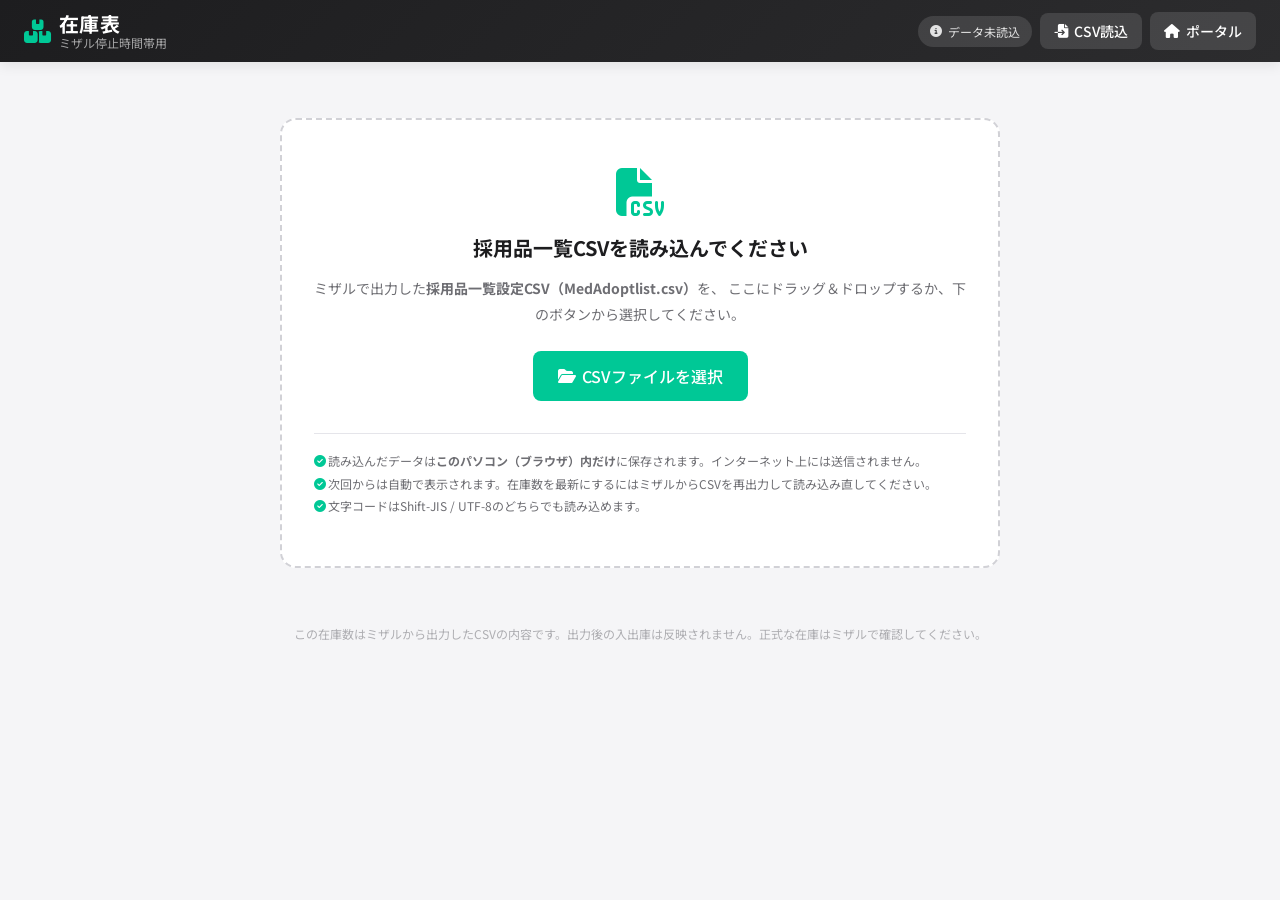
==== inventory.html @ d61e079d "在庫表（ミザル停止時間帯用）を追加 ミザルが使えない時間帯に在庫を確認するための単独ページ inventory.html を追加。 ミザルの採用品一覧設定CSV（MedAdoptlist.csv）を読" ====
<!DOCTYPE html>
<html lang="ja">
<head>
    <meta charset="UTF-8">
    <meta name="viewport" content="width=device-width, initial-scale=1.0">
    <title>在庫表（ミザル停止時間帯用） - 緑ヶ丘調剤薬局</title>
    <link rel="stylesheet" href="https://cdn.jsdelivr.net/npm/@fortawesome/fontawesome-free@6.4.0/css/all.min.css">
    <link rel="preconnect" href="https://fonts.googleapis.com">
    <link rel="preconnect" href="https://fonts.gstatic.com" crossorigin>
    <link href="https://fonts.googleapis.com/css2?family=Noto+Sans+JP:wght@400;500;600;700&display=swap" rel="stylesheet">
    <link rel="stylesheet" href="css/style.css">
    <link rel="stylesheet" href="css/inventory.css">
</head>
<body class="inv-body">
    <!-- ヘッダー -->
    <header class="header inv-header">
        <div class="header-content inv-header-content">
            <div class="logo">
                <i class="fas fa-boxes-stacked"></i>
                <div class="inv-logo-text">
                    <h1>在庫表</h1>
                    <span class="inv-logo-sub">ミザル停止時間帯用</span>
                </div>
            </div>
            <div class="inv-header-right">
                <div class="inv-data-status" id="dataStatus">
                    <i class="fas fa-circle-info"></i><span>データ未読込</span>
                </div>
                <button class="inv-header-btn" id="importBtn" title="ミザルの採用品一覧CSVを読み込みます">
                    <i class="fas fa-file-import"></i><span>CSV読込</span>
                </button>
                <a class="inv-header-btn" href="index.html" title="ポータルに戻る">
                    <i class="fas fa-house"></i><span>ポータル</span>
                </a>
            </div>
        </div>
    </header>

    <main class="inv-main">
        <!-- 未読込時の案内 -->
        <section class="inv-empty" id="emptyState" hidden>
            <div class="inv-empty-card" id="dropZone">
                <i class="fas fa-file-csv inv-empty-icon"></i>
                <h2>採用品一覧CSVを読み込んでください</h2>
                <p class="inv-empty-lead">
                    ミザルで出力した<strong>採用品一覧設定CSV（MedAdoptlist.csv）</strong>を、
                    ここにドラッグ＆ドロップするか、下のボタンから選択してください。
                </p>
                <button class="inv-btn inv-btn-primary inv-btn-lg" id="emptyImportBtn">
                    <i class="fas fa-folder-open"></i> CSVファイルを選択
                </button>
                <ul class="inv-empty-notes">
                    <li>読み込んだデータは<strong>このパソコン（ブラウザ）内だけ</strong>に保存されます。インターネット上には送信されません。</li>
                    <li>次回からは自動で表示されます。在庫数を最新にするにはミザルからCSVを再出力して読み込み直してください。</li>
                    <li>文字コードはShift-JIS / UTF-8のどちらでも読み込めます。</li>
                </ul>
            </div>
        </section>

        <!-- 在庫表本体 -->
        <section class="inv-app" id="appState" hidden>
            <!-- データ鮮度の警告 -->
            <div class="inv-alert inv-alert-warning" id="staleAlert" hidden>
                <i class="fas fa-triangle-exclamation"></i>
                <span id="staleAlertText"></span>
            </div>

            <!-- 検索 -->
            <div class="inv-search-bar">
                <div class="inv-search-box">
                    <i class="fas fa-magnifying-glass"></i>
                    <input type="search" id="searchInput" autocomplete="off"
                           placeholder="商品名・一般名・メーカー・棚番・YJコード・JAN/GTIN で検索（スペース区切りでAND検索）">
                    <button class="inv-search-clear" id="searchClear" hidden aria-label="検索条件をクリア">
                        <i class="fas fa-circle-xmark"></i>
                    </button>
                </div>
                <button class="inv-btn inv-btn-ghost" id="toggleFilterBtn" aria-expanded="false">
                    <i class="fas fa-sliders"></i> 詳細フィルター
                    <span class="inv-filter-count" id="filterCount" hidden>0</span>
                </button>
            </div>

            <!-- クイックフィルタ -->
            <div class="inv-quick-row" id="quickUse"></div>

            <!-- 詳細フィルター -->
            <div class="inv-filter-panel" id="filterPanel" hidden>
                <div class="inv-filter-grid">
                    <label class="inv-field">
                        <span class="inv-field-label">在庫状況</span>
                        <select id="stockFilter">
                            <option value="">すべて</option>
                            <option value="in">在庫あり（1以上）</option>
                            <option value="low">残りわずか（1〜10）</option>
                            <option value="zero">在庫0・未設定</option>
                        </select>
                    </label>
                    <label class="inv-field">
                        <span class="inv-field-label">後発区分</span>
                        <select id="geFilter">
                            <option value="">すべて</option>
                            <option value="ge">GE（後発品）</option>
                            <option value="brand">GE以外</option>
                        </select>
                    </label>
                    <label class="inv-field">
                        <span class="inv-field-label">棚</span>
                        <select id="shelfFilter"><option value="">すべて</option></select>
                    </label>
                    <label class="inv-field">
                        <span class="inv-field-label">帳合先</span>
                        <select id="wholesalerFilter"><option value="">すべて</option></select>
                    </label>
                    <label class="inv-field">
                        <span class="inv-field-label">メーカー</span>
                        <select id="makerFilter"><option value="">すべて</option></select>
                    </label>
                    <label class="inv-field">
                        <span class="inv-field-label">並び順</span>
                        <select id="sortSelect">
                            <option value="name">商品名（五十音）</option>
                            <option value="shelf">棚番</option>
                            <option value="stockDesc">在庫数（多い順）</option>
                            <option value="stockAsc">在庫数（少ない順）</option>
                            <option value="adoptDesc">採用日（新しい順）</option>
                            <option value="priceDesc">単位薬価（高い順）</option>
                        </select>
                    </label>
                </div>

                <div class="inv-filter-block">
                    <span class="inv-field-label">属性（CSVの属性欄）</span>
                    <div class="inv-chip-row" id="attrChips"></div>
                </div>

                <div class="inv-filter-block">
                    <span class="inv-field-label">注意フラグ</span>
                    <div class="inv-chip-row" id="flagChips">
                        <label class="inv-chip"><input type="checkbox" data-flag="managed"><span><i class="fas fa-lock"></i> 管理品</span></label>
                        <label class="inv-chip"><input type="checkbox" data-flag="transition"><span><i class="fas fa-hourglass-half"></i> 経過措置あり</span></label>
                        <label class="inv-chip"><input type="checkbox" data-flag="discontinued"><span><i class="fas fa-ban"></i> 販売中止あり</span></label>
                        <label class="inv-chip"><input type="checkbox" data-flag="note"><span><i class="fas fa-note-sticky"></i> 第３棚名称に記載あり</span></label>
                        <label class="inv-chip"><input type="checkbox" data-flag="supply"><span><i class="fas fa-shield-halved"></i> 供給確保品</span></label>
                    </div>
                </div>

                <div class="inv-filter-actions">
                    <button class="inv-btn inv-btn-ghost" id="resetFilterBtn"><i class="fas fa-rotate-left"></i> 条件をすべて解除</button>
                </div>
            </div>

            <!-- 集計・操作 -->
            <div class="inv-stats-bar">
                <div class="inv-stats" id="statsArea"></div>
                <div class="inv-view-actions">
                    <div class="inv-segmented" role="group" aria-label="表示切替">
                        <button class="inv-seg-btn active" id="viewTableBtn" data-view="table"><i class="fas fa-table-list"></i> 一覧</button>
                        <button class="inv-seg-btn" id="viewCardBtn" data-view="card"><i class="fas fa-grip"></i> カード</button>
                        <button class="inv-seg-btn" id="viewShelfBtn" data-view="shelf"><i class="fas fa-layer-group"></i> 棚別</button>
                    </div>
                    <button class="inv-btn inv-btn-ghost" id="exportBtn" title="表示中の内容をCSVで保存"><i class="fas fa-file-export"></i> CSV出力</button>
                    <button class="inv-btn inv-btn-ghost" id="printBtn" title="表示中の内容を印刷"><i class="fas fa-print"></i> 印刷</button>
                </div>
            </div>

            <!-- 結果表示 -->
            <div class="inv-result" id="resultArea"></div>
        </section>
    </main>

    <!-- 詳細モーダル -->
    <div class="inv-modal" id="detailModal" hidden>
        <div class="inv-modal-backdrop" data-close="1"></div>
        <div class="inv-modal-content" role="dialog" aria-modal="true" aria-labelledby="detailTitle">
            <div class="inv-modal-header">
                <h2 id="detailTitle"></h2>
                <button class="inv-modal-close" data-close="1" aria-label="閉じる"><i class="fas fa-xmark"></i></button>
            </div>
            <div class="inv-modal-body" id="detailBody"></div>
        </div>
    </div>

    <input type="file" id="csvFileInput" accept=".csv,text/csv" hidden>

    <footer class="inv-footer">
        <p>この在庫数はミザルから出力したCSVの内容です。出力後の入出庫は反映されません。正式な在庫はミザルで確認してください。</p>
    </footer>

    <script src="js/inventory.js"></script>
</body>
</html>
---- css/style.css ----
/* ========== CSS変数（デザイントークン） ========== */
:root {
    --color-primary: #007aff;
    --color-accent: #00c896;
    --color-accent-light: rgba(0, 200, 150, 0.08);
    --color-success: #34c759;
    --color-warning: #ff9500;
    --color-error: #ff3b30;
    --color-info: #007aff;
    --color-background: #ffffff;
    --color-surface: #f5f5f7;
    --color-tertiary: #e5e5ea;
    --text-primary: #1d1d1f;
    --text-secondary: #6e6e73;
    --text-tertiary: #aeaeb2;
    --text-link: #007aff;
    --color-border: #d1d1d6;
    --color-divider: #e5e5ea;
    --color-secondary: #c7c7cc;
    --font-family: 'Noto Sans JP', -apple-system, BlinkMacSystemFont, 'Segoe UI', sans-serif;
    --font-size-xs: 0.75rem;
    --font-size-sm: 0.875rem;
    --font-size-base: 1rem;
    --font-size-lg: 1.125rem;
    --font-size-xl: 1.25rem;
    --font-size-2xl: 1.5rem;
    --font-size-3xl: 1.875rem;
    --font-weight-normal: 400;
    --font-weight-medium: 500;
    --font-weight-semibold: 600;
    --font-weight-bold: 700;
    --spacing-xs: 0.25rem;
    --spacing-sm: 0.5rem;
    --spacing-md: 0.75rem;
    --spacing-lg: 1rem;
    --spacing-xl: 1.5rem;
    --spacing-2xl: 2rem;
    --spacing-3xl: 3rem;
    --radius-sm: 4px;
    --radius-md: 8px;
    --radius-lg: 12px;
    --radius-xl: 16px;
    --radius-full: 9999px;
    --shadow-sm: 0 1px 2px rgba(0, 0, 0, 0.04);
    --shadow-md: 0 4px 12px rgba(0, 0, 0, 0.08);
    --shadow-lg: 0 8px 24px rgba(0, 0, 0, 0.12);
    --shadow-xl: 0 12px 40px rgba(0, 0, 0, 0.16);
    --transition-fast: 0.15s ease;
    --transition-base: 0.25s ease;
    --transition-slow: 0.4s ease;
}

*, *::before, *::after {
    box-sizing: border-box;
    margin: 0;
    padding: 0;
}

body {
    font-family: var(--font-family);
    background: var(--color-surface);
    color: var(--text-primary);
    line-height: 1.6;
    -webkit-font-smoothing: antialiased;
    -moz-osx-font-smoothing: grayscale;
}

/* ========== ヘッダー ========== */
.header {
    background: linear-gradient(135deg, #1d1d1f 0%, #2c2c2e 100%);
    color: white;
    padding: var(--spacing-md) var(--spacing-xl);
    position: sticky;
    top: 0;
    z-index: 1000;
    box-shadow: var(--shadow-md);
}

.header-content {
    max-width: 1400px;
    margin: 0 auto;
    display: flex;
    align-items: center;
    justify-content: space-between;
    gap: var(--spacing-lg);
}

.logo {
    display: flex;
    align-items: center;
    gap: var(--spacing-sm);
    flex-shrink: 0;
}

.logo i {
    font-size: 1.5rem;
    color: var(--color-accent);
}

.logo h1 {
    font-size: var(--font-size-lg);
    font-weight: var(--font-weight-bold);
    letter-spacing: 0.02em;
    white-space: nowrap;
}

/* ========== ナビゲーション ========== */
.nav {
    display: flex;
    gap: var(--spacing-xs);
    flex-wrap: wrap;
}

.nav-btn {
    display: flex;
    align-items: center;
    gap: 6px;
    padding: 8px 14px;
    background: transparent;
    border: none;
    color: rgba(255, 255, 255, 0.6);
    font-size: var(--font-size-sm);
    font-weight: var(--font-weight-medium);
    cursor: pointer;
    border-radius: var(--radius-md);
    transition: all var(--transition-base);
    font-family: var(--font-family);
    white-space: nowrap;
}

.nav-btn:hover {
    color: rgba(255, 255, 255, 0.9);
    background: rgba(255, 255, 255, 0.1);
}

.nav-btn.active {
    color: white;
    background: var(--color-accent);
}

.nav-btn i {
    font-size: var(--font-size-sm);
}

/* 別ページへのナビゲーションリンク（在庫表など） */
.nav-link {
    display: flex;
    align-items: center;
    gap: 6px;
    padding: 8px 14px;
    color: rgba(255, 255, 255, 0.6);
    font-size: var(--font-size-sm);
    font-weight: var(--font-weight-medium);
    text-decoration: none;
    border-radius: var(--radius-md);
    transition: all var(--transition-base);
}

.nav-link:hover {
    color: rgba(255, 255, 255, 0.9);
    background: rgba(255, 255, 255, 0.1);
}

.nav-link i {
    font-size: var(--font-size-sm);
}

/* ========== メインコンテンツ ========== */
.main-content {
    max-width: 1400px;
    margin: 0 auto;
    padding: var(--spacing-xl);
}

.content-section {
    display: none;
}

.content-section.active {
    display: block;
}

/* ========== セクションヘッダー ========== */
.section-header {
    display: flex;
    align-items: center;
    justify-content: space-between;
    margin-bottom: var(--spacing-xl);
    flex-wrap: wrap;
    gap: var(--spacing-md);
}

.section-header h2 {
    font-size: var(--font-size-2xl);
    font-weight: var(--font-weight-bold);
    color: var(--text-primary);
    display: flex;
    align-items: center;
    gap: var(--spacing-sm);
}

.section-header h2 i {
    color: var(--color-accent);
}

.header-left {
    display: flex;
    align-items: center;
    gap: var(--spacing-md);
    flex-wrap: wrap;
}

.header-right {
    display: flex;
    align-items: center;
    gap: var(--spacing-sm);
    flex-wrap: wrap;
}

/* ========== ボタン ========== */
.btn {
    display: inline-flex;
    align-items: center;
    gap: 6px;
    padding: 10px 20px;
    border: none;
    border-radius: var(--radius-md);
    font-size: var(--font-size-sm);
    font-weight: var(--font-weight-semibold);
    cursor: pointer;
    transition: all var(--transition-base);
    font-family: var(--font-family);
    white-space: nowrap;
}

.btn-primary {
    background: linear-gradient(135deg, var(--color-accent) 0%, #00b085 100%);
    color: white;
    border: none;
}

.btn-primary:hover {
    transform: translateY(-1px);
    box-shadow: 0 4px 12px rgba(0, 200, 150, 0.3);
}

.btn-group {
    display: flex;
    gap: 0;
}

.btn-group .action-btn {
    border-radius: 0;
    border-right: none;
}

.btn-group .action-btn:first-child {
    border-radius: var(--radius-md) 0 0 var(--radius-md);
}

.btn-group .action-btn:last-child {
    border-radius: 0 var(--radius-md) var(--radius-md) 0;
    border-right: 1px solid var(--color-border);
}

.action-btn {
    display: inline-flex;
    align-items: center;
    gap: 4px;
    padding: 8px 14px;
    background: var(--color-background);
    border: 1px solid var(--color-border);
    color: var(--text-secondary);
    font-size: var(--font-size-sm);
    font-weight: var(--font-weight-medium);
    cursor: pointer;
    border-radius: var(--radius-md);
    transition: all var(--transition-base);
    font-family: var(--font-family);
    white-space: nowrap;
}

.action-btn:hover {
    background: var(--color-tertiary);
}

.action-btn.active {
    background: var(--color-accent);
    color: white;
    border-color: var(--color-accent);
}

.icon-btn {
    display: inline-flex;
    align-items: center;
    justify-content: center;
    width: 32px;
    height: 32px;
    background: none;
    border: none;
    color: var(--text-tertiary);
    cursor: pointer;
    border-radius: var(--radius-sm);
    transition: all var(--transition-fast);
    font-size: var(--font-size-sm);
}

.icon-btn:hover {
    background: var(--color-surface);
    color: var(--text-primary);
}

.icon-btn.btn-edit:hover {
    color: var(--color-info);
}

.icon-btn.btn-delete:hover {
    color: var(--color-error);
}

.btn-icon {
    display: inline-flex;
    align-items: center;
    justify-content: center;
    width: 36px;
    height: 36px;
    background: var(--color-background);
    border: 1px solid var(--color-border);
    border-radius: var(--radius-md);
    cursor: pointer;
    color: var(--text-secondary);
    transition: all var(--transition-base);
    font-size: var(--font-size-base);
}

.btn-icon:hover {
    background: var(--color-tertiary);
    color: var(--text-primary);
}

/* ========== 検索入力 ========== */
.search-input {
    padding: 8px 14px;
    border: 1px solid var(--color-border);
    border-radius: var(--radius-md);
    font-size: var(--font-size-sm);
    font-family: var(--font-family);
    background: var(--color-background);
    color: var(--text-primary);
    min-width: 200px;
    transition: border-color var(--transition-fast);
}

.search-input:focus {
    outline: none;
    border-color: var(--color-accent);
    box-shadow: 0 0 0 3px rgba(0, 200, 150, 0.1);
}

.search-input::placeholder {
    color: var(--text-tertiary);
}

/* ========== フィルターバー ========== */
.filter-bar {
    display: flex;
    gap: var(--spacing-md);
    margin-bottom: var(--spacing-lg);
    flex-wrap: wrap;
    align-items: center;
}

.filter-group {
    display: flex;
    align-items: center;
    gap: var(--spacing-sm);
}

.filter-group label {
    font-size: var(--font-size-sm);
    font-weight: var(--font-weight-medium);
    color: var(--text-secondary);
    white-space: nowrap;
}

.filter-group select {
    padding: 6px 12px;
    border: 1px solid var(--color-border);
    border-radius: var(--radius-md);
    font-size: var(--font-size-sm);
    font-family: var(--font-family);
    background: var(--color-background);
    color: var(--text-primary);
    cursor: pointer;
}

.filter-group select:focus {
    outline: none;
    border-color: var(--color-accent);
}

/* ========== リストラッパー ========== */
.list-wrapper {
    background: var(--color-background);
    border-radius: var(--radius-lg);
    box-shadow: var(--shadow-sm);
    border: 1px solid var(--color-divider);
    overflow: hidden;
}

.list-header {
    display: grid;
    padding: var(--spacing-md) var(--spacing-lg);
    background: var(--color-surface);
    border-bottom: 1px solid var(--color-divider);
    font-size: var(--font-size-xs);
    font-weight: var(--font-weight-semibold);
    color: var(--text-secondary);
    text-transform: uppercase;
    letter-spacing: 0.5px;
}

.list-body {
    max-height: 600px;
    overflow-y: auto;
}

.list-row {
    display: grid;
    padding: var(--spacing-md) var(--spacing-lg);
    border-bottom: 1px solid var(--color-divider);
    font-size: var(--font-size-sm);
    align-items: center;
    transition: background var(--transition-fast);
}

.list-row:last-child {
    border-bottom: none;
}

.list-row:hover {
    background: var(--color-surface);
}

/* ========== モーダル ========== */
.modal {
    display: none;
    position: fixed;
    top: 0;
    left: 0;
    width: 100%;
    height: 100%;
    background: rgba(0, 0, 0, 0.4);
    backdrop-filter: blur(4px);
    -webkit-backdrop-filter: blur(4px);
    z-index: 2000;
    align-items: center;
    justify-content: center;
    padding: var(--spacing-xl);
}

.modal.active {
    display: flex;
}

.modal-content {
    background: var(--color-background);
    border-radius: var(--radius-xl);
    width: 100%;
    max-width: 560px;
    max-height: 90vh;
    overflow-y: auto;
    box-shadow: var(--shadow-xl);
    animation: modalSlideIn 0.3s cubic-bezier(0.34, 1.56, 0.64, 1);
}

.modal-content.modal-large {
    max-width: 720px;
}

.modal-header {
    display: flex;
    align-items: center;
    justify-content: space-between;
    padding: var(--spacing-lg) var(--spacing-xl);
    border-bottom: 1px solid var(--color-divider);
}

.modal-header h3 {
    font-size: var(--font-size-lg);
    font-weight: var(--font-weight-bold);
    color: var(--text-primary);
}

.modal-body {
    padding: var(--spacing-lg) var(--spacing-xl);
}

.modal-footer {
    display: flex;
    justify-content: flex-end;
    gap: var(--spacing-sm);
    padding: var(--spacing-lg) var(--spacing-xl);
    border-top: 1px solid var(--color-divider);
}

.close-btn {
    display: flex;
    align-items: center;
    justify-content: center;
    width: 32px;
    height: 32px;
    background: none;
    border: none;
    color: var(--text-tertiary);
    cursor: pointer;
    border-radius: var(--radius-sm);
    transition: all var(--transition-fast);
    font-size: var(--font-size-base);
}

.close-btn:hover {
    background: var(--color-surface);
    color: var(--text-primary);
}

@keyframes modalSlideIn {
    from {
        transform: translateY(20px) scale(0.95);
        opacity: 0;
    }
    to {
        transform: translateY(0) scale(1);
        opacity: 1;
    }
}

/* ========== フォーム ========== */
.form-group {
    margin-bottom: var(--spacing-lg);
    padding: 0 var(--spacing-xl);
}

.form-group:first-of-type {
    padding-top: var(--spacing-lg);
}

.form-group label {
    display: block;
    font-size: var(--font-size-sm);
    font-weight: var(--font-weight-semibold);
    color: var(--text-primary);
    margin-bottom: var(--spacing-xs);
}

.form-group .required {
    color: var(--color-error);
}

.form-group input[type="text"],
.form-group input[type="tel"],
.form-group input[type="email"],
.form-group input[type="date"],
.form-group input[type="time"],
.form-group select,
.form-group textarea {
    width: 100%;
    padding: 10px 14px;
    border: 1px solid var(--color-border);
    border-radius: var(--radius-md);
    font-size: var(--font-size-sm);
    font-family: var(--font-family);
    background: var(--color-background);
    color: var(--text-primary);
    transition: border-color var(--transition-fast);
}

.form-group input:focus,
.form-group select:focus,
.form-group textarea:focus {
    outline: none;
    border-color: var(--color-accent);
    box-shadow: 0 0 0 3px rgba(0, 200, 150, 0.1);
}

.form-group textarea {
    resize: vertical;
    line-height: 1.6;
}

.checkbox-label {
    display: flex;
    align-items: center;
    gap: var(--spacing-sm);
    cursor: pointer;
    font-size: var(--font-size-sm);
    font-weight: var(--font-weight-medium);
}

.checkbox-label input[type="checkbox"] {
    width: 18px;
    height: 18px;
    accent-color: var(--color-accent);
    cursor: pointer;
}

/* ========== バッジ ========== */
.badge {
    display: inline-block;
    padding: 2px 10px;
    border-radius: var(--radius-full);
    font-size: var(--font-size-xs);
    font-weight: var(--font-weight-semibold);
    white-space: nowrap;
}

.badge-category {
    background: #e8f5e9;
    color: #2e7d32;
}

.badge-priority-緊急 {
    background: #ffebee;
    color: #c62828;
}

.badge-priority-重要 {
    background: #fff3e0;
    color: #e65100;
}

.badge-priority-通常 {
    background: #e8f5e9;
    color: #2e7d32;
}

/* ========== お知らせカード ========== */
.announcements-list {
    display: flex;
    flex-direction: column;
    gap: var(--spacing-md);
}

.announcement-card {
    background: var(--color-background);
    border-radius: var(--radius-lg);
    box-shadow: var(--shadow-sm);
    border: 1px solid var(--color-divider);
    overflow: hidden;
    transition: box-shadow var(--transition-base);
}

.announcement-card:hover {
    box-shadow: var(--shadow-md);
}

.announcement-card.priority-緊急 {
    border-left: 3px solid var(--color-error);
}

.announcement-card.priority-重要 {
    border-left: 3px solid var(--color-warning);
}

.announcement-card.priority-通常 {
    border-left: 3px solid var(--color-success);
}

.announcement-header {
    display: flex;
    align-items: flex-start;
    justify-content: space-between;
    padding: var(--spacing-lg);
    gap: var(--spacing-md);
}

.announcement-title {
    font-size: var(--font-size-base);
    font-weight: var(--font-weight-bold);
    color: var(--text-primary);
    margin-bottom: 4px;
}

.announcement-meta {
    display: flex;
    gap: var(--spacing-md);
    font-size: var(--font-size-xs);
    color: var(--text-secondary);
}

.announcement-meta i {
    margin-right: 4px;
}

.announcement-content {
    padding: 0 var(--spacing-lg) var(--spacing-lg);
    font-size: var(--font-size-sm);
    color: var(--text-secondary);
    line-height: 1.7;
    white-space: pre-wrap;
}

.announcement-footer {
    padding: var(--spacing-sm) var(--spacing-lg);
    border-top: 1px solid var(--color-divider);
    display: flex;
    justify-content: flex-end;
}

.announcement-actions {
    display: flex;
    gap: var(--spacing-xs);
}

/* ========== 空状態 ========== */
.empty-state {
    text-align: center;
    padding: var(--spacing-3xl) var(--spacing-xl);
    color: var(--text-tertiary);
}

.empty-state i {
    font-size: 2.5rem;
    margin-bottom: var(--spacing-md);
    display: block;
}

.empty-state p {
    font-size: var(--font-size-sm);
    font-weight: var(--font-weight-medium);
}

/* ========== 薬剤詳細モーダル ========== */
.medicine-detail-content {
    padding: var(--spacing-lg) var(--spacing-xl);
}

.detail-section {
    margin-bottom: var(--spacing-lg);
}

.detail-section h4 {
    font-size: var(--font-size-sm);
    font-weight: var(--font-weight-semibold);
    color: var(--text-primary);
    display: flex;
    align-items: center;
    gap: var(--spacing-sm);
    margin-bottom: var(--spacing-sm);
    padding-bottom: var(--spacing-sm);
    border-bottom: 1px solid var(--color-divider);
}

.detail-section h4 i {
    color: var(--color-accent);
    font-size: var(--font-size-sm);
}

.detail-section p {
    font-size: var(--font-size-sm);
    color: var(--text-secondary);
    line-height: 1.7;
    white-space: pre-wrap;
}

.detail-row {
    display: grid;
    grid-template-columns: auto 1fr;
    gap: var(--spacing-sm) var(--spacing-md);
    padding: var(--spacing-xs) 0;
    font-size: var(--font-size-sm);
    align-items: center;
}

.detail-row strong {
    color: var(--text-secondary);
    font-weight: var(--font-weight-medium);
    white-space: nowrap;
}

.detail-label {
    color: var(--text-secondary);
    font-weight: var(--font-weight-medium);
    font-size: var(--font-size-sm);
    white-space: nowrap;
}

.detail-value {
    color: var(--text-primary);
    font-size: var(--font-size-sm);
}

/* ========== ウェルカムメッセージ ========== */
.welcome-message {
    display: flex;
    gap: var(--spacing-lg);
    padding: var(--spacing-xl);
    align-items: flex-start;
}

.welcome-message .ai-avatar {
    width: 48px;
    height: 48px;
    border-radius: 50%;
    background: linear-gradient(135deg, var(--color-accent) 0%, #00b085 100%);
    display: flex;
    align-items: center;
    justify-content: center;
    color: white;
    font-size: 1.25rem;
    flex-shrink: 0;
}

.welcome-message .message-content h3 {
    font-size: var(--font-size-base);
    font-weight: var(--font-weight-bold);
    color: var(--text-primary);
    margin-bottom: var(--spacing-sm);
}

.welcome-message .message-content p {
    font-size: var(--font-size-sm);
    color: var(--text-secondary);
    line-height: 1.6;
}

/* ========== レスポンシブ ========== */
@media (max-width: 1024px) {
    .header-content {
        flex-direction: column;
        gap: var(--spacing-sm);
    }
    .nav {
        justify-content: center;
    }
    .section-header {
        flex-direction: column;
        align-items: flex-start;
    }
    .header-right {
        width: 100%;
    }
    .search-input {
        min-width: auto;
        flex: 1;
    }
}

@media (max-width: 640px) {
    .main-content {
        padding: var(--spacing-md);
    }
    .nav-btn span,
    .nav-link span {
        display: none;
    }
    .nav-btn,
    .nav-link {
        padding: 8px 10px;
    }
    .nav-btn i,
    .nav-link i {
        font-size: var(--font-size-base);
    }
    .section-header h2 {
        font-size: var(--font-size-xl);
    }
    .modal-content {
        margin: var(--spacing-md);
        max-height: calc(100vh - 2rem);
    }
    .form-group {
        padding: 0 var(--spacing-lg);
    }
}
---- css/inventory.css ----
/* ========================================================================
   在庫表（ミザル停止時間帯用）
   style.css のデザイントークンを利用する
   ======================================================================== */

/* hidden属性を確実に効かせる（display指定を持つ要素の非表示用） */
[hidden] {
    display: none !important;
}

.inv-body {
    background: var(--color-surface);
}

/* ========== ヘッダー ========== */
.inv-header-content {
    gap: var(--spacing-lg);
}

.inv-logo-text {
    display: flex;
    flex-direction: column;
    line-height: 1.2;
}

.inv-logo-text h1 {
    font-size: var(--font-size-xl);
    font-weight: var(--font-weight-bold);
}

.inv-logo-sub {
    font-size: var(--font-size-xs);
    color: rgba(255, 255, 255, 0.6);
}

.inv-header-right {
    display: flex;
    align-items: center;
    gap: var(--spacing-sm);
    flex-wrap: wrap;
    justify-content: flex-end;
}

.inv-data-status {
    display: flex;
    align-items: center;
    gap: 6px;
    padding: 6px 12px;
    border-radius: var(--radius-full);
    background: rgba(255, 255, 255, 0.12);
    color: rgba(255, 255, 255, 0.85);
    font-size: var(--font-size-xs);
    white-space: nowrap;
}

.inv-data-status.is-stale {
    background: rgba(255, 149, 0, 0.25);
    color: #ffd8a1;
}

.inv-header-btn {
    display: inline-flex;
    align-items: center;
    gap: 6px;
    padding: 8px 14px;
    border: none;
    border-radius: var(--radius-md);
    background: rgba(255, 255, 255, 0.12);
    color: white;
    font-family: var(--font-family);
    font-size: var(--font-size-sm);
    font-weight: var(--font-weight-medium);
    text-decoration: none;
    cursor: pointer;
    transition: background var(--transition-fast);
    white-space: nowrap;
}

.inv-header-btn:hover {
    background: var(--color-accent);
}

/* ========== レイアウト ========== */
.inv-main {
    max-width: 1400px;
    margin: 0 auto;
    padding: var(--spacing-xl);
}

.inv-footer {
    max-width: 1400px;
    margin: 0 auto;
    padding: 0 var(--spacing-xl) var(--spacing-2xl);
    color: var(--text-tertiary);
    font-size: var(--font-size-xs);
    text-align: center;
}

/* ========== 未読込時 ========== */
.inv-empty {
    display: flex;
    justify-content: center;
    padding: var(--spacing-2xl) 0;
}

.inv-empty-card {
    background: var(--color-background);
    border: 2px dashed var(--color-border);
    border-radius: var(--radius-xl);
    padding: var(--spacing-3xl) var(--spacing-2xl);
    max-width: 720px;
    width: 100%;
    text-align: center;
    transition: all var(--transition-base);
}

.inv-empty-card.is-dragover {
    border-color: var(--color-accent);
    background: var(--color-accent-light);
}

.inv-empty-icon {
    font-size: 3rem;
    color: var(--color-accent);
    margin-bottom: var(--spacing-lg);
}

.inv-empty-card h2 {
    font-size: var(--font-size-xl);
    margin-bottom: var(--spacing-md);
}

.inv-empty-lead {
    color: var(--text-secondary);
    font-size: var(--font-size-sm);
    margin-bottom: var(--spacing-xl);
    line-height: 1.8;
}

.inv-empty-notes {
    list-style: none;
    margin-top: var(--spacing-2xl);
    padding-top: var(--spacing-lg);
    border-top: 1px solid var(--color-divider);
    text-align: left;
    color: var(--text-secondary);
    font-size: var(--font-size-xs);
    line-height: 1.9;
}

.inv-empty-notes li {
    padding-left: 1.2em;
    position: relative;
}

.inv-empty-notes li::before {
    content: '\f058';
    font-family: 'Font Awesome 6 Free';
    font-weight: 900;
    color: var(--color-accent);
    position: absolute;
    left: 0;
}

/* ========== ボタン ========== */
.inv-btn {
    display: inline-flex;
    align-items: center;
    justify-content: center;
    gap: 6px;
    padding: 9px 16px;
    border: 1px solid transparent;
    border-radius: var(--radius-md);
    font-family: var(--font-family);
    font-size: var(--font-size-sm);
    font-weight: var(--font-weight-medium);
    cursor: pointer;
    transition: all var(--transition-fast);
    white-space: nowrap;
}

.inv-btn-primary {
    background: var(--color-accent);
    color: white;
}

.inv-btn-primary:hover {
    filter: brightness(0.94);
}

.inv-btn-ghost {
    background: var(--color-background);
    border-color: var(--color-border);
    color: var(--text-primary);
}

.inv-btn-ghost:hover {
    border-color: var(--color-accent);
    color: var(--color-accent);
}

.inv-btn-lg {
    padding: 12px 24px;
    font-size: var(--font-size-base);
}

/* ========== 警告バー ========== */
.inv-alert {
    display: flex;
    align-items: center;
    gap: var(--spacing-md);
    padding: var(--spacing-md) var(--spacing-lg);
    border-radius: var(--radius-md);
    font-size: var(--font-size-sm);
    margin-bottom: var(--spacing-lg);
}

.inv-alert-warning {
    background: rgba(255, 149, 0, 0.12);
    color: #a35c00;
    border: 1px solid rgba(255, 149, 0, 0.3);
}

/* ========== 検索 ========== */
.inv-search-bar {
    display: flex;
    gap: var(--spacing-md);
    margin-bottom: var(--spacing-md);
}

.inv-search-box {
    position: relative;
    flex: 1;
    display: flex;
    align-items: center;
}

.inv-search-box > i {
    position: absolute;
    left: 16px;
    color: var(--text-tertiary);
    pointer-events: none;
}

.inv-search-box input {
    width: 100%;
    padding: 14px 44px;
    border: 1px solid var(--color-border);
    border-radius: var(--radius-lg);
    background: var(--color-background);
    font-family: var(--font-family);
    font-size: var(--font-size-base);
    color: var(--text-primary);
    transition: all var(--transition-fast);
}

.inv-search-box input:focus {
    outline: none;
    border-color: var(--color-accent);
    box-shadow: 0 0 0 3px var(--color-accent-light);
}

.inv-search-box input::-webkit-search-cancel-button {
    display: none;
}

.inv-search-clear {
    position: absolute;
    right: 12px;
    background: none;
    border: none;
    color: var(--text-tertiary);
    font-size: var(--font-size-lg);
    cursor: pointer;
    padding: 4px;
}

.inv-search-clear:hover {
    color: var(--text-secondary);
}

.inv-filter-count {
    display: inline-flex;
    align-items: center;
    justify-content: center;
    min-width: 20px;
    height: 20px;
    padding: 0 6px;
    border-radius: var(--radius-full);
    background: var(--color-accent);
    color: white;
    font-size: var(--font-size-xs);
    font-weight: var(--font-weight-bold);
}

/* ========== クイックフィルタ ========== */
.inv-quick-row {
    display: flex;
    flex-wrap: wrap;
    gap: var(--spacing-sm);
    margin-bottom: var(--spacing-md);
}

.inv-quick {
    display: inline-flex;
    align-items: center;
    gap: 6px;
    padding: 7px 14px;
    border: 1px solid var(--color-border);
    border-radius: var(--radius-full);
    background: var(--color-background);
    font-family: var(--font-family);
    font-size: var(--font-size-sm);
    color: var(--text-secondary);
    cursor: pointer;
    transition: all var(--transition-fast);
}

.inv-quick:hover {
    border-color: var(--color-accent);
}

.inv-quick.active {
    background: var(--color-accent);
    border-color: var(--color-accent);
    color: white;
}

.inv-quick-count {
    margin-left: 4px;
    font-size: var(--font-size-xs);
    opacity: 0.65;
}

/* ========== 詳細フィルター ========== */
.inv-filter-panel {
    background: var(--color-background);
    border: 1px solid var(--color-divider);
    border-radius: var(--radius-lg);
    padding: var(--spacing-lg);
    margin-bottom: var(--spacing-md);
}

.inv-filter-grid {
    display: grid;
    grid-template-columns: repeat(auto-fit, minmax(200px, 1fr));
    gap: var(--spacing-md);
    margin-bottom: var(--spacing-lg);
}

.inv-field {
    display: flex;
    flex-direction: column;
    gap: 4px;
}

.inv-field-label {
    font-size: var(--font-size-xs);
    font-weight: var(--font-weight-semibold);
    color: var(--text-secondary);
}

.inv-field select {
    padding: 9px 12px;
    border: 1px solid var(--color-border);
    border-radius: var(--radius-md);
    background: var(--color-background);
    font-family: var(--font-family);
    font-size: var(--font-size-sm);
    color: var(--text-primary);
    cursor: pointer;
}

.inv-field select:focus {
    outline: none;
    border-color: var(--color-accent);
}

.inv-filter-block {
    margin-bottom: var(--spacing-lg);
}

.inv-chip-row {
    display: flex;
    flex-wrap: wrap;
    gap: var(--spacing-sm);
    margin-top: var(--spacing-sm);
}

.inv-chip {
    position: relative;
    display: inline-flex;
    cursor: pointer;
}

.inv-chip input {
    position: absolute;
    inset: 0;
    width: 100%;
    height: 100%;
    margin: 0;
    opacity: 0;
    cursor: pointer;
}

.inv-chip span {
    display: inline-flex;
    align-items: center;
    gap: 6px;
    padding: 6px 13px;
    border: 1px solid var(--color-border);
    border-radius: var(--radius-full);
    background: var(--color-background);
    font-size: var(--font-size-sm);
    color: var(--text-secondary);
    transition: all var(--transition-fast);
}

.inv-chip:hover span {
    border-color: var(--color-accent);
}

.inv-chip input:checked + span {
    background: var(--color-accent);
    border-color: var(--color-accent);
    color: white;
}

.inv-chip input:focus-visible + span {
    box-shadow: 0 0 0 3px var(--color-accent-light);
}

.inv-filter-actions {
    display: flex;
    justify-content: flex-end;
    border-top: 1px solid var(--color-divider);
    padding-top: var(--spacing-md);
}

/* ========== 集計バー ========== */
.inv-stats-bar {
    display: flex;
    align-items: center;
    justify-content: space-between;
    flex-wrap: wrap;
    gap: var(--spacing-md);
    padding: var(--spacing-md) 0;
}

.inv-stats {
    display: flex;
    flex-wrap: wrap;
    align-items: center;
    gap: var(--spacing-lg);
    font-size: var(--font-size-sm);
    color: var(--text-secondary);
}

.inv-stat {
    display: inline-flex;
    align-items: center;
    gap: 6px;
}

.inv-stat strong {
    color: var(--text-primary);
    font-weight: var(--font-weight-semibold);
}

.inv-stat-main strong {
    font-size: var(--font-size-xl);
    color: var(--color-accent);
}

.inv-view-actions {
    display: flex;
    align-items: center;
    gap: var(--spacing-sm);
}

.inv-segmented {
    display: inline-flex;
    background: var(--color-tertiary);
    border-radius: var(--radius-md);
    padding: 3px;
}

.inv-seg-btn {
    display: inline-flex;
    align-items: center;
    gap: 5px;
    white-space: nowrap;
    padding: 6px 12px;
    border: none;
    border-radius: var(--radius-sm);
    background: transparent;
    font-family: var(--font-family);
    font-size: var(--font-size-sm);
    color: var(--text-secondary);
    cursor: pointer;
    transition: all var(--transition-fast);
}

.inv-seg-btn.active {
    background: var(--color-background);
    color: var(--text-primary);
    box-shadow: var(--shadow-sm);
}

/* ========== テーブル ========== */
.inv-table-wrap {
    background: var(--color-background);
    border-radius: var(--radius-lg);
    box-shadow: var(--shadow-sm);
    overflow-x: auto;
}

.inv-table {
    width: 100%;
    border-collapse: collapse;
    font-size: var(--font-size-sm);
}

.inv-table thead th {
    position: sticky;
    top: 0;
    z-index: 2;
    background: var(--color-surface);
    padding: var(--spacing-md);
    text-align: left;
    font-size: var(--font-size-xs);
    font-weight: var(--font-weight-semibold);
    color: var(--text-secondary);
    border-bottom: 1px solid var(--color-divider);
    white-space: nowrap;
}

.inv-table tbody tr {
    border-bottom: 1px solid var(--color-divider);
    cursor: pointer;
    transition: background var(--transition-fast);
}

.inv-table tbody tr:hover {
    background: var(--color-accent-light);
}

.inv-table td {
    padding: var(--spacing-md);
    vertical-align: top;
    word-break: break-word;
}

.inv-col-name { min-width: 260px; }
.inv-col-generic { min-width: 150px; color: var(--text-secondary); }
.inv-col-maker { min-width: 110px; }
.inv-col-stock { min-width: 100px; text-align: right; white-space: nowrap; }
.inv-col-shelf { min-width: 90px; }
.inv-col-use { min-width: 70px; white-space: nowrap; }
.inv-col-wholesaler { min-width: 110px; }
.inv-col-price { min-width: 90px; text-align: right; white-space: nowrap; }

.inv-table-compact td,
.inv-table-compact th {
    padding: var(--spacing-sm) var(--spacing-md);
}

.inv-name {
    font-weight: var(--font-weight-semibold);
    color: var(--text-primary);
    line-height: 1.4;
}

.inv-sub {
    font-size: var(--font-size-xs);
    color: var(--text-tertiary);
    margin-top: 2px;
}

.inv-muted {
    color: var(--text-tertiary);
}

/* ========== 在庫数・棚・バッジ ========== */
.inv-stock {
    font-size: var(--font-size-lg);
    font-weight: var(--font-weight-bold);
    font-variant-numeric: tabular-nums;
}

.inv-stock-ok { color: var(--text-primary); }
.inv-stock-low { color: var(--color-warning); }
.inv-stock-zero { color: var(--color-error); }

.inv-shelf {
    display: inline-block;
    padding: 3px 9px;
    margin: 1px 3px 1px 0;
    border-radius: var(--radius-sm);
    background: var(--color-tertiary);
    font-size: var(--font-size-xs);
    font-weight: var(--font-weight-semibold);
    color: var(--text-primary);
    white-space: nowrap;
}

.inv-badges {
    display: flex;
    flex-wrap: wrap;
    gap: 4px;
    margin-top: 5px;
}

.inv-badge {
    display: inline-block;
    padding: 2px 7px;
    border-radius: var(--radius-sm);
    font-size: 0.68rem;
    font-weight: var(--font-weight-semibold);
    line-height: 1.6;
}

.inv-badge-ge { background: rgba(0, 122, 255, 0.12); color: var(--color-primary); }
.inv-badge-managed { background: rgba(88, 86, 214, 0.12); color: #5856d6; }
.inv-badge-warn { background: rgba(255, 149, 0, 0.15); color: #a35c00; }
.inv-badge-danger { background: rgba(255, 59, 48, 0.12); color: var(--color-error); }
.inv-badge-note { background: rgba(255, 149, 0, 0.15); color: #a35c00; }
.inv-badge-supply { background: rgba(0, 200, 150, 0.15); color: #00795c; }

/* ========== カード表示 ========== */
.inv-card-grid {
    display: grid;
    grid-template-columns: repeat(auto-fill, minmax(280px, 1fr));
    gap: var(--spacing-md);
}

.inv-card {
    display: flex;
    flex-direction: column;
    gap: 6px;
    padding: var(--spacing-lg);
    border: 1px solid var(--color-divider);
    border-radius: var(--radius-lg);
    background: var(--color-background);
    box-shadow: var(--shadow-sm);
    font-family: var(--font-family);
    text-align: left;
    cursor: pointer;
    transition: all var(--transition-fast);
}

.inv-card:hover {
    border-color: var(--color-accent);
    box-shadow: var(--shadow-md);
}

.inv-card-head {
    display: flex;
    align-items: flex-start;
    justify-content: space-between;
    gap: var(--spacing-sm);
}

.inv-card-name {
    font-weight: var(--font-weight-semibold);
    font-size: var(--font-size-base);
    line-height: 1.4;
}

.inv-card-spec {
    font-size: var(--font-size-xs);
    color: var(--text-tertiary);
}

.inv-card-body {
    display: flex;
    align-items: flex-end;
    justify-content: space-between;
    gap: var(--spacing-sm);
    margin-top: auto;
    padding-top: var(--spacing-sm);
}

.inv-card-stock {
    display: flex;
    align-items: baseline;
    gap: 5px;
}

.inv-card-unit {
    font-size: var(--font-size-xs);
    color: var(--text-tertiary);
}

.inv-card-meta {
    display: flex;
    flex-direction: column;
    align-items: flex-end;
    font-size: var(--font-size-xs);
    color: var(--text-secondary);
}

/* ========== 棚別表示 ========== */
.inv-shelf-group {
    margin-bottom: var(--spacing-xl);
}

.inv-shelf-title {
    display: flex;
    align-items: center;
    gap: var(--spacing-sm);
    font-size: var(--font-size-base);
    margin-bottom: var(--spacing-sm);
}

.inv-shelf-title i {
    color: var(--color-accent);
}

.inv-shelf-count {
    font-size: var(--font-size-xs);
    font-weight: var(--font-weight-normal);
    color: var(--text-tertiary);
}

/* ========== 該当なし ========== */
.inv-no-result {
    text-align: center;
    padding: var(--spacing-3xl);
    background: var(--color-background);
    border-radius: var(--radius-lg);
    color: var(--text-secondary);
}

.inv-no-result i {
    font-size: 2rem;
    color: var(--text-tertiary);
    margin-bottom: var(--spacing-md);
}

/* ========== モーダル ========== */
.inv-modal {
    position: fixed;
    inset: 0;
    z-index: 2000;
    display: flex;
    align-items: center;
    justify-content: center;
    padding: var(--spacing-lg);
}

.inv-modal-backdrop {
    position: absolute;
    inset: 0;
    background: rgba(0, 0, 0, 0.45);
}

.inv-modal-content {
    position: relative;
    width: 100%;
    max-width: 640px;
    max-height: 85vh;
    display: flex;
    flex-direction: column;
    background: var(--color-background);
    border-radius: var(--radius-xl);
    box-shadow: var(--shadow-xl);
    overflow: hidden;
}

.inv-modal-header {
    display: flex;
    align-items: flex-start;
    justify-content: space-between;
    gap: var(--spacing-md);
    padding: var(--spacing-lg) var(--spacing-xl);
    border-bottom: 1px solid var(--color-divider);
}

.inv-modal-header h2 {
    font-size: var(--font-size-lg);
    line-height: 1.4;
}

.inv-modal-close {
    background: none;
    border: none;
    font-size: var(--font-size-xl);
    color: var(--text-tertiary);
    cursor: pointer;
    padding: 0 4px;
}

.inv-modal-close:hover {
    color: var(--text-primary);
}

.inv-modal-body {
    padding: var(--spacing-lg) var(--spacing-xl) var(--spacing-xl);
    overflow-y: auto;
}

.inv-detail-list {
    display: grid;
    gap: 1px;
    background: var(--color-divider);
    border: 1px solid var(--color-divider);
    border-radius: var(--radius-md);
    overflow: hidden;
}

.inv-detail-row {
    display: grid;
    grid-template-columns: 150px 1fr;
    background: var(--color-background);
}

.inv-detail-row dt {
    padding: var(--spacing-sm) var(--spacing-md);
    background: var(--color-surface);
    font-size: var(--font-size-xs);
    font-weight: var(--font-weight-semibold);
    color: var(--text-secondary);
}

.inv-detail-row dd {
    padding: var(--spacing-sm) var(--spacing-md);
    font-size: var(--font-size-sm);
    word-break: break-word;
}

/* ========== トースト ========== */
.inv-toast {
    position: fixed;
    left: 50%;
    bottom: 32px;
    transform: translate(-50%, 20px);
    display: flex;
    align-items: center;
    gap: var(--spacing-sm);
    padding: var(--spacing-md) var(--spacing-xl);
    border-radius: var(--radius-full);
    background: #1d1d1f;
    color: white;
    font-size: var(--font-size-sm);
    box-shadow: var(--shadow-lg);
    opacity: 0;
    pointer-events: none;
    transition: all var(--transition-base);
    z-index: 3000;
    max-width: calc(100vw - 32px);
}

.inv-toast.show {
    opacity: 1;
    transform: translate(-50%, 0);
}

.inv-toast-success i { color: var(--color-success); }
.inv-toast-warning i { color: var(--color-warning); }
.inv-toast-error i { color: var(--color-error); }

/* ========== レスポンシブ ========== */
@media (max-width: 768px) {
    .inv-main,
    .inv-footer {
        padding-left: var(--spacing-md);
        padding-right: var(--spacing-md);
    }

    /* 文字ラベルは残す（社内ネットワーク不通時にアイコンCDNが読めなくても判別できるように） */
    .inv-header-content {
        flex-wrap: wrap;
        gap: var(--spacing-sm);
    }

    .inv-header-right {
        width: 100%;
        justify-content: flex-start;
    }

    .inv-header-btn,
    .inv-data-status {
        padding: 6px 10px;
        font-size: var(--font-size-xs);
    }

    .inv-search-bar {
        flex-direction: column;
    }

    .inv-stats-bar {
        align-items: flex-start;
    }

    .inv-view-actions {
        width: 100%;
        justify-content: space-between;
    }

    .inv-view-actions .inv-btn {
        padding: 9px 12px;
    }

    .inv-detail-row {
        grid-template-columns: 110px 1fr;
    }

    /* 狭い画面では一覧の一部列を省略して読みやすくする */
    .inv-col-generic,
    .inv-col-wholesaler,
    .inv-col-price,
    .inv-table thead th:nth-child(2),
    .inv-table thead th:nth-child(7),
    .inv-table thead th:nth-child(8) {
        display: none;
    }
}

/* ========== 印刷 ========== */
@media print {
    .header,
    .inv-search-bar,
    .inv-quick-row,
    .inv-filter-panel,
    .inv-view-actions,
    .inv-alert,
    .inv-footer,
    .inv-toast {
        display: none !important;
    }

    body,
    .inv-body {
        background: white;
    }

    .inv-main {
        padding: 0;
        max-width: none;
    }

    .inv-table-wrap {
        box-shadow: none;
        overflow: visible;
    }

    .inv-table {
        font-size: 10pt;
    }

    .inv-table tbody tr {
        page-break-inside: avoid;
    }

    .inv-shelf-group {
        page-break-inside: auto;
    }

    .inv-card-grid {
        grid-template-columns: repeat(3, 1fr);
    }
}
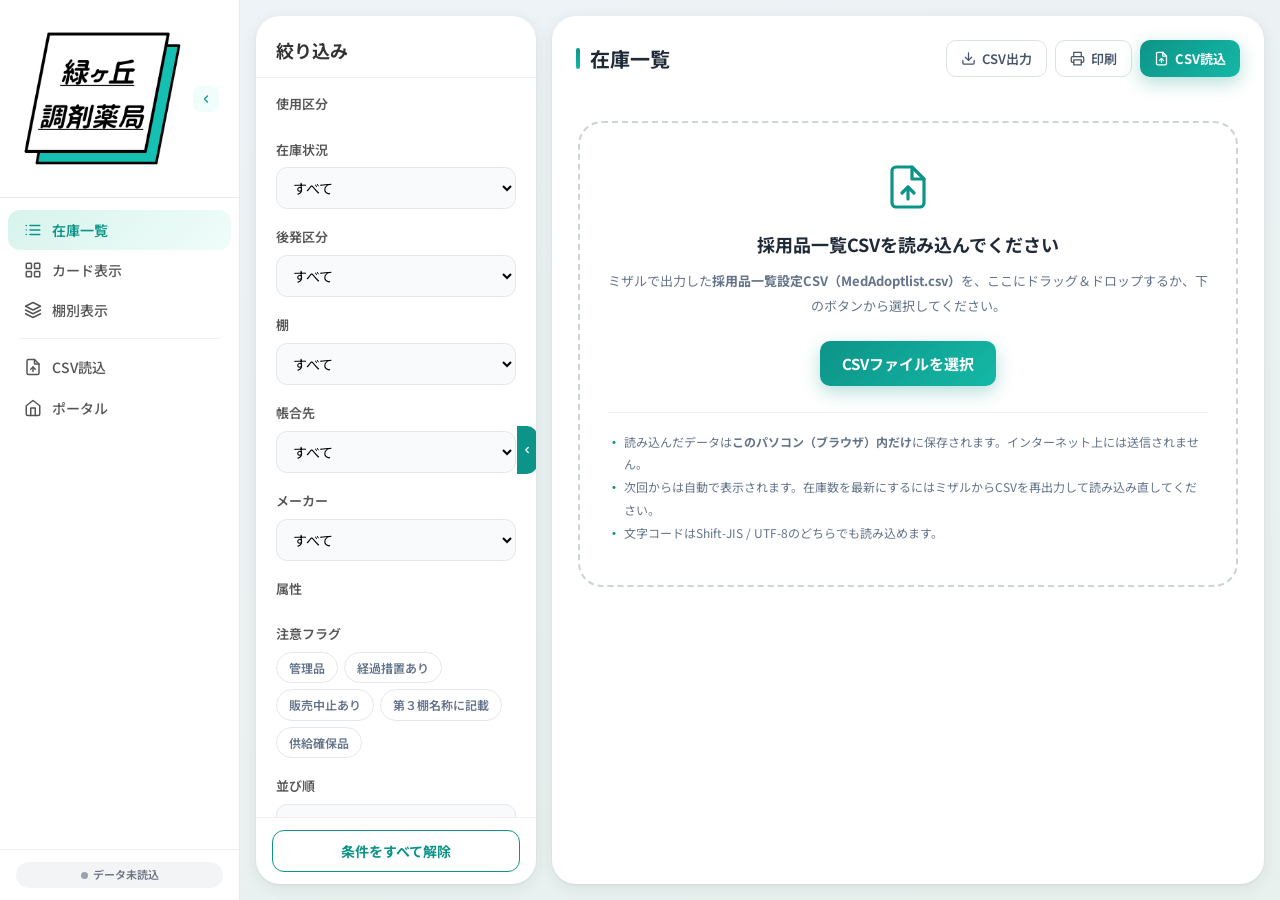
==== commit ba12391d: "在庫表のデザインを疑義照会管理システムに統一 疑義照会管理システム（cruisergigi）と同じデザイン言語に作り直した。  - カラー: ティール系（#0d9488 / #14b8a6）のアクセン" ====
--- a/inventory.html
+++ b/inventory.html
@@ -1,124 +1,133 @@
 <!DOCTYPE html>
 <html lang="ja">
 <head>
-    <meta charset="UTF-8">
-    <meta name="viewport" content="width=device-width, initial-scale=1.0">
-    <title>在庫表（ミザル停止時間帯用） - 緑ヶ丘調剤薬局</title>
-    <link rel="stylesheet" href="https://cdn.jsdelivr.net/npm/@fortawesome/fontawesome-free@6.4.0/css/all.min.css">
-    <link rel="preconnect" href="https://fonts.googleapis.com">
-    <link rel="preconnect" href="https://fonts.gstatic.com" crossorigin>
-    <link href="https://fonts.googleapis.com/css2?family=Noto+Sans+JP:wght@400;500;600;700&display=swap" rel="stylesheet">
-    <link rel="stylesheet" href="css/style.css">
-    <link rel="stylesheet" href="css/inventory.css">
+<meta charset="UTF-8">
+<meta name="viewport" content="width=device-width, initial-scale=1.0">
+<title>在庫表 - 緑ヶ丘調剤薬局</title>
+<link rel="icon" type="image/png" href="img/logo.png">
+<link rel="preconnect" href="https://fonts.googleapis.com">
+<link rel="preconnect" href="https://fonts.gstatic.com" crossorigin>
+<link href="https://fonts.googleapis.com/css2?family=Noto+Sans+JP:wght@300;400;500;600;700&display=swap" rel="stylesheet">
+<link rel="stylesheet" href="css/inventory.css">
 </head>
-<body class="inv-body">
-    <!-- ヘッダー -->
-    <header class="header inv-header">
-        <div class="header-content inv-header-content">
-            <div class="logo">
-                <i class="fas fa-boxes-stacked"></i>
-                <div class="inv-logo-text">
-                    <h1>在庫表</h1>
-                    <span class="inv-logo-sub">ミザル停止時間帯用</span>
-                </div>
+<body>
+<div class="app" id="app">
+
+    <!-- ===== サイドバー ===== -->
+    <aside class="sidebar" id="sidebar">
+        <div class="sidebar-header">
+            <img class="sidebar-logo" src="img/logo.png" alt="緑ヶ丘調剤薬局">
+            <button class="sidebar-toggle" id="sidebarToggle" title="メニューを折りたたむ">
+                <svg class="sidebar-toggle-icon" viewBox="0 0 24 24" fill="none" stroke="currentColor" stroke-width="2.5" stroke-linecap="round" stroke-linejoin="round" width="12" height="12"><polyline points="15 18 9 12 15 6"/></svg>
+            </button>
+        </div>
+
+        <nav class="sidebar-nav">
+            <button class="nav-item active" data-view="table" title="在庫一覧">
+                <svg class="nav-icon" viewBox="0 0 24 24" fill="none" stroke="currentColor" stroke-width="2" stroke-linecap="round" stroke-linejoin="round"><line x1="8" y1="6" x2="21" y2="6"/><line x1="8" y1="12" x2="21" y2="12"/><line x1="8" y1="18" x2="21" y2="18"/><line x1="3" y1="6" x2="3.01" y2="6"/><line x1="3" y1="12" x2="3.01" y2="12"/><line x1="3" y1="18" x2="3.01" y2="18"/></svg>
+                <span class="nav-label">在庫一覧</span>
+            </button>
+            <button class="nav-item" data-view="card" title="カード表示">
+                <svg class="nav-icon" viewBox="0 0 24 24" fill="none" stroke="currentColor" stroke-width="2" stroke-linecap="round" stroke-linejoin="round"><rect x="3" y="3" width="7" height="7" rx="1"/><rect x="14" y="3" width="7" height="7" rx="1"/><rect x="14" y="14" width="7" height="7" rx="1"/><rect x="3" y="14" width="7" height="7" rx="1"/></svg>
+                <span class="nav-label">カード表示</span>
+            </button>
+            <button class="nav-item" data-view="shelf" title="棚別表示">
+                <svg class="nav-icon" viewBox="0 0 24 24" fill="none" stroke="currentColor" stroke-width="2" stroke-linecap="round" stroke-linejoin="round"><polygon points="12 2 2 7 12 12 22 7 12 2"/><polyline points="2 17 12 22 22 17"/><polyline points="2 12 12 17 22 12"/></svg>
+                <span class="nav-label">棚別表示</span>
+            </button>
+
+            <div class="nav-divider"></div>
+
+            <button class="nav-item" id="navImport" title="CSV読込">
+                <svg class="nav-icon" viewBox="0 0 24 24" fill="none" stroke="currentColor" stroke-width="2" stroke-linecap="round" stroke-linejoin="round"><path d="M14 2H6a2 2 0 0 0-2 2v16a2 2 0 0 0 2 2h12a2 2 0 0 0 2-2V8z"/><polyline points="14 2 14 8 20 8"/><line x1="12" y1="18" x2="12" y2="12"/><polyline points="9 15 12 12 15 15"/></svg>
+                <span class="nav-label">CSV読込</span>
+            </button>
+            <a class="nav-item" href="index.html" title="ポータルへ戻る">
+                <svg class="nav-icon" viewBox="0 0 24 24" fill="none" stroke="currentColor" stroke-width="2" stroke-linecap="round" stroke-linejoin="round"><path d="M3 9l9-7 9 7v11a2 2 0 0 1-2 2H5a2 2 0 0 1-2-2z"/><polyline points="9 22 9 12 15 12 15 22"/></svg>
+                <span class="nav-label">ポータル</span>
+            </a>
+        </nav>
+
+        <div class="sidebar-footer">
+            <div class="sync-badge disconnected" id="dataStatus" title="データの取込状況">
+                <span class="sync-dot"></span>
+                <span id="dataStatusText">データ未読込</span>
             </div>
-            <div class="inv-header-right">
-                <div class="inv-data-status" id="dataStatus">
-                    <i class="fas fa-circle-info"></i><span>データ未読込</span>
-                </div>
-                <button class="inv-header-btn" id="importBtn" title="ミザルの採用品一覧CSVを読み込みます">
-                    <i class="fas fa-file-import"></i><span>CSV読込</span>
-                </button>
-                <a class="inv-header-btn" href="index.html" title="ポータルに戻る">
-                    <i class="fas fa-house"></i><span>ポータル</span>
-                </a>
-            </div>
-        </div>
-    </header>
-
-    <main class="inv-main">
-        <!-- 未読込時の案内 -->
-        <section class="inv-empty" id="emptyState" hidden>
-            <div class="inv-empty-card" id="dropZone">
-                <i class="fas fa-file-csv inv-empty-icon"></i>
-                <h2>採用品一覧CSVを読み込んでください</h2>
-                <p class="inv-empty-lead">
-                    ミザルで出力した<strong>採用品一覧設定CSV（MedAdoptlist.csv）</strong>を、
-                    ここにドラッグ＆ドロップするか、下のボタンから選択してください。
-                </p>
-                <button class="inv-btn inv-btn-primary inv-btn-lg" id="emptyImportBtn">
-                    <i class="fas fa-folder-open"></i> CSVファイルを選択
-                </button>
-                <ul class="inv-empty-notes">
-                    <li>読み込んだデータは<strong>このパソコン（ブラウザ）内だけ</strong>に保存されます。インターネット上には送信されません。</li>
-                    <li>次回からは自動で表示されます。在庫数を最新にするにはミザルからCSVを再出力して読み込み直してください。</li>
-                    <li>文字コードはShift-JIS / UTF-8のどちらでも読み込めます。</li>
-                </ul>
-            </div>
-        </section>
-
-        <!-- 在庫表本体 -->
-        <section class="inv-app" id="appState" hidden>
-            <!-- データ鮮度の警告 -->
-            <div class="inv-alert inv-alert-warning" id="staleAlert" hidden>
-                <i class="fas fa-triangle-exclamation"></i>
-                <span id="staleAlertText"></span>
-            </div>
-
-            <!-- 検索 -->
-            <div class="inv-search-bar">
-                <div class="inv-search-box">
-                    <i class="fas fa-magnifying-glass"></i>
-                    <input type="search" id="searchInput" autocomplete="off"
-                           placeholder="商品名・一般名・メーカー・棚番・YJコード・JAN/GTIN で検索（スペース区切りでAND検索）">
-                    <button class="inv-search-clear" id="searchClear" hidden aria-label="検索条件をクリア">
-                        <i class="fas fa-circle-xmark"></i>
-                    </button>
-                </div>
-                <button class="inv-btn inv-btn-ghost" id="toggleFilterBtn" aria-expanded="false">
-                    <i class="fas fa-sliders"></i> 詳細フィルター
-                    <span class="inv-filter-count" id="filterCount" hidden>0</span>
-                </button>
-            </div>
-
-            <!-- クイックフィルタ -->
-            <div class="inv-quick-row" id="quickUse"></div>
-
-            <!-- 詳細フィルター -->
-            <div class="inv-filter-panel" id="filterPanel" hidden>
-                <div class="inv-filter-grid">
-                    <label class="inv-field">
-                        <span class="inv-field-label">在庫状況</span>
-                        <select id="stockFilter">
+        </div>
+    </aside>
+
+    <!-- ===== メインエリア ===== -->
+    <div class="main-area">
+
+        <!-- 絞り込みパネル -->
+        <aside class="filter-panel" id="filterPanel">
+            <button class="panel-toggle" id="filterToggle" title="絞り込みパネルを折りたたむ">
+                <svg class="panel-toggle-icon" viewBox="0 0 24 24" fill="none" stroke="currentColor" stroke-width="3" stroke-linecap="round" stroke-linejoin="round" width="10" height="10"><polyline points="15 18 9 12 15 6"/></svg>
+            </button>
+            <div class="panel-inner">
+                <div class="panel-header">
+                    <h2>絞り込み<span class="filter-count" id="filterCount" hidden>0</span></h2>
+                </div>
+
+                <div class="panel-body">
+                    <div class="filter-block">
+                        <span class="filter-label">使用区分</span>
+                        <div class="chip-row" id="quickUse"></div>
+                    </div>
+
+                    <div class="filter-block">
+                        <label class="filter-label" for="stockFilter">在庫状況</label>
+                        <select class="form-select" id="stockFilter">
                             <option value="">すべて</option>
                             <option value="in">在庫あり（1以上）</option>
                             <option value="low">残りわずか（1〜10）</option>
                             <option value="zero">在庫0・未設定</option>
                         </select>
-                    </label>
-                    <label class="inv-field">
-                        <span class="inv-field-label">後発区分</span>
-                        <select id="geFilter">
+                    </div>
+
+                    <div class="filter-block">
+                        <label class="filter-label" for="geFilter">後発区分</label>
+                        <select class="form-select" id="geFilter">
                             <option value="">すべて</option>
                             <option value="ge">GE（後発品）</option>
                             <option value="brand">GE以外</option>
                         </select>
-                    </label>
-                    <label class="inv-field">
-                        <span class="inv-field-label">棚</span>
-                        <select id="shelfFilter"><option value="">すべて</option></select>
-                    </label>
-                    <label class="inv-field">
-                        <span class="inv-field-label">帳合先</span>
-                        <select id="wholesalerFilter"><option value="">すべて</option></select>
-                    </label>
-                    <label class="inv-field">
-                        <span class="inv-field-label">メーカー</span>
-                        <select id="makerFilter"><option value="">すべて</option></select>
-                    </label>
-                    <label class="inv-field">
-                        <span class="inv-field-label">並び順</span>
-                        <select id="sortSelect">
+                    </div>
+
+                    <div class="filter-block">
+                        <label class="filter-label" for="shelfFilter">棚</label>
+                        <select class="form-select" id="shelfFilter"><option value="">すべて</option></select>
+                    </div>
+
+                    <div class="filter-block">
+                        <label class="filter-label" for="wholesalerFilter">帳合先</label>
+                        <select class="form-select" id="wholesalerFilter"><option value="">すべて</option></select>
+                    </div>
+
+                    <div class="filter-block">
+                        <label class="filter-label" for="makerFilter">メーカー</label>
+                        <select class="form-select" id="makerFilter"><option value="">すべて</option></select>
+                    </div>
+
+                    <div class="filter-block">
+                        <span class="filter-label">属性</span>
+                        <div class="chip-row" id="attrChips"></div>
+                    </div>
+
+                    <div class="filter-block">
+                        <span class="filter-label">注意フラグ</span>
+                        <div class="chip-row" id="flagChips">
+                            <label class="chip"><input type="checkbox" data-flag="managed"><span>管理品</span></label>
+                            <label class="chip"><input type="checkbox" data-flag="transition"><span>経過措置あり</span></label>
+                            <label class="chip"><input type="checkbox" data-flag="discontinued"><span>販売中止あり</span></label>
+                            <label class="chip"><input type="checkbox" data-flag="note"><span>第３棚名称に記載</span></label>
+                            <label class="chip"><input type="checkbox" data-flag="supply"><span>供給確保品</span></label>
+                        </div>
+                    </div>
+
+                    <div class="filter-block">
+                        <label class="filter-label" for="sortSelect">並び順</label>
+                        <select class="form-select" id="sortSelect">
                             <option value="name">商品名（五十音）</option>
                             <option value="shelf">棚番</option>
                             <option value="stockDesc">在庫数（多い順）</option>
@@ -126,67 +135,99 @@
                             <option value="adoptDesc">採用日（新しい順）</option>
                             <option value="priceDesc">単位薬価（高い順）</option>
                         </select>
-                    </label>
-                </div>
-
-                <div class="inv-filter-block">
-                    <span class="inv-field-label">属性（CSVの属性欄）</span>
-                    <div class="inv-chip-row" id="attrChips"></div>
-                </div>
-
-                <div class="inv-filter-block">
-                    <span class="inv-field-label">注意フラグ</span>
-                    <div class="inv-chip-row" id="flagChips">
-                        <label class="inv-chip"><input type="checkbox" data-flag="managed"><span><i class="fas fa-lock"></i> 管理品</span></label>
-                        <label class="inv-chip"><input type="checkbox" data-flag="transition"><span><i class="fas fa-hourglass-half"></i> 経過措置あり</span></label>
-                        <label class="inv-chip"><input type="checkbox" data-flag="discontinued"><span><i class="fas fa-ban"></i> 販売中止あり</span></label>
-                        <label class="inv-chip"><input type="checkbox" data-flag="note"><span><i class="fas fa-note-sticky"></i> 第３棚名称に記載あり</span></label>
-                        <label class="inv-chip"><input type="checkbox" data-flag="supply"><span><i class="fas fa-shield-halved"></i> 供給確保品</span></label>
-                    </div>
-                </div>
-
-                <div class="inv-filter-actions">
-                    <button class="inv-btn inv-btn-ghost" id="resetFilterBtn"><i class="fas fa-rotate-left"></i> 条件をすべて解除</button>
+                    </div>
+                </div>
+
+                <div class="panel-footer">
+                    <button class="btn-new" id="resetFilterBtn">条件をすべて解除</button>
                 </div>
             </div>
-
-            <!-- 集計・操作 -->
-            <div class="inv-stats-bar">
-                <div class="inv-stats" id="statsArea"></div>
-                <div class="inv-view-actions">
-                    <div class="inv-segmented" role="group" aria-label="表示切替">
-                        <button class="inv-seg-btn active" id="viewTableBtn" data-view="table"><i class="fas fa-table-list"></i> 一覧</button>
-                        <button class="inv-seg-btn" id="viewCardBtn" data-view="card"><i class="fas fa-grip"></i> カード</button>
-                        <button class="inv-seg-btn" id="viewShelfBtn" data-view="shelf"><i class="fas fa-layer-group"></i> 棚別</button>
-                    </div>
-                    <button class="inv-btn inv-btn-ghost" id="exportBtn" title="表示中の内容をCSVで保存"><i class="fas fa-file-export"></i> CSV出力</button>
-                    <button class="inv-btn inv-btn-ghost" id="printBtn" title="表示中の内容を印刷"><i class="fas fa-print"></i> 印刷</button>
-                </div>
+        </aside>
+
+        <!-- コンテンツ -->
+        <div class="content-panel">
+            <div class="content-card">
+
+                <div class="content-header">
+                    <h1 class="content-title" id="contentTitle">在庫一覧</h1>
+                    <div class="content-actions">
+                        <button class="btn btn-filter-mobile" id="filterMobileBtn">
+                            <svg viewBox="0 0 24 24" fill="none" stroke="currentColor" stroke-width="2" stroke-linecap="round" stroke-linejoin="round" width="15" height="15"><line x1="4" y1="21" x2="4" y2="14"/><line x1="4" y1="10" x2="4" y2="3"/><line x1="12" y1="21" x2="12" y2="12"/><line x1="12" y1="8" x2="12" y2="3"/><line x1="20" y1="21" x2="20" y2="16"/><line x1="20" y1="12" x2="20" y2="3"/><line x1="1" y1="14" x2="7" y2="14"/><line x1="9" y1="8" x2="15" y2="8"/><line x1="17" y1="16" x2="23" y2="16"/></svg>
+                            絞り込み
+                        </button>
+                        <button class="btn" id="exportBtn" title="表示中の内容をCSVで保存">
+                            <svg viewBox="0 0 24 24" fill="none" stroke="currentColor" stroke-width="2" stroke-linecap="round" stroke-linejoin="round" width="15" height="15"><path d="M21 15v4a2 2 0 0 1-2 2H5a2 2 0 0 1-2-2v-4"/><polyline points="7 10 12 15 17 10"/><line x1="12" y1="15" x2="12" y2="3"/></svg>
+                            CSV出力
+                        </button>
+                        <button class="btn" id="printBtn" title="表示中の内容を印刷">
+                            <svg viewBox="0 0 24 24" fill="none" stroke="currentColor" stroke-width="2" stroke-linecap="round" stroke-linejoin="round" width="15" height="15"><polyline points="6 9 6 2 18 2 18 9"/><path d="M6 18H4a2 2 0 0 1-2-2v-5a2 2 0 0 1 2-2h16a2 2 0 0 1 2 2v5a2 2 0 0 1-2 2h-2"/><rect x="6" y="14" width="12" height="8"/></svg>
+                            印刷
+                        </button>
+                        <button class="btn btn-primary" id="importBtn" title="ミザルの採用品一覧CSVを読み込みます">
+                            <svg viewBox="0 0 24 24" fill="none" stroke="currentColor" stroke-width="2" stroke-linecap="round" stroke-linejoin="round" width="15" height="15"><path d="M14 2H6a2 2 0 0 0-2 2v16a2 2 0 0 0 2 2h12a2 2 0 0 0 2-2V8z"/><polyline points="14 2 14 8 20 8"/><line x1="12" y1="18" x2="12" y2="12"/><polyline points="9 15 12 12 15 15"/></svg>
+                            CSV読込
+                        </button>
+                    </div>
+                </div>
+
+                <!-- 未読込時の案内 -->
+                <div class="empty-state" id="emptyState" hidden>
+                    <div class="empty-box" id="dropZone">
+                        <svg class="empty-icon" viewBox="0 0 24 24" fill="none" stroke="currentColor" stroke-width="1.6" stroke-linecap="round" stroke-linejoin="round"><path d="M14 2H6a2 2 0 0 0-2 2v16a2 2 0 0 0 2 2h12a2 2 0 0 0 2-2V8z"/><polyline points="14 2 14 8 20 8"/><line x1="12" y1="18" x2="12" y2="12"/><polyline points="9 15 12 12 15 15"/></svg>
+                        <h2>採用品一覧CSVを読み込んでください</h2>
+                        <p class="empty-lead">ミザルで出力した<strong>採用品一覧設定CSV（MedAdoptlist.csv）</strong>を、ここにドラッグ＆ドロップするか、下のボタンから選択してください。</p>
+                        <button class="btn btn-primary btn-lg" id="emptyImportBtn">CSVファイルを選択</button>
+                        <ul class="empty-notes">
+                            <li>読み込んだデータは<strong>このパソコン（ブラウザ）内だけ</strong>に保存されます。インターネット上には送信されません。</li>
+                            <li>次回からは自動で表示されます。在庫数を最新にするにはミザルからCSVを再出力して読み込み直してください。</li>
+                            <li>文字コードはShift-JIS / UTF-8のどちらでも読み込めます。</li>
+                        </ul>
+                    </div>
+                </div>
+
+                <!-- 在庫表本体 -->
+                <div id="appState" hidden>
+                    <div class="alert alert-warning" id="staleAlert" hidden>
+                        <svg viewBox="0 0 24 24" fill="none" stroke="currentColor" stroke-width="2" stroke-linecap="round" stroke-linejoin="round" width="17" height="17"><path d="M10.29 3.86L1.82 18a2 2 0 0 0 1.71 3h16.94a2 2 0 0 0 1.71-3L13.71 3.86a2 2 0 0 0-3.42 0z"/><line x1="12" y1="9" x2="12" y2="13"/><line x1="12" y1="17" x2="12.01" y2="17"/></svg>
+                        <span id="staleAlertText"></span>
+                    </div>
+
+                    <div class="search-row">
+                        <div class="search-wrap">
+                            <input type="search" class="search-input search-input-lg" id="searchInput" autocomplete="off"
+                                   placeholder="商品名・一般名・メーカー・棚番・YJコード・JAN/GTIN で検索（スペース区切りでAND検索）">
+                            <button class="search-clear" id="searchClear" hidden aria-label="検索条件をクリア">
+                                <svg viewBox="0 0 24 24" fill="none" stroke="currentColor" stroke-width="2.2" stroke-linecap="round" width="14" height="14"><line x1="18" y1="6" x2="6" y2="18"/><line x1="6" y1="6" x2="18" y2="18"/></svg>
+                            </button>
+                        </div>
+                    </div>
+
+                    <div class="stats-row" id="statsArea"></div>
+
+                    <div class="result-area" id="resultArea"></div>
+                </div>
+
             </div>
-
-            <!-- 結果表示 -->
-            <div class="inv-result" id="resultArea"></div>
-        </section>
-    </main>
-
-    <!-- 詳細モーダル -->
-    <div class="inv-modal" id="detailModal" hidden>
-        <div class="inv-modal-backdrop" data-close="1"></div>
-        <div class="inv-modal-content" role="dialog" aria-modal="true" aria-labelledby="detailTitle">
-            <div class="inv-modal-header">
-                <h2 id="detailTitle"></h2>
-                <button class="inv-modal-close" data-close="1" aria-label="閉じる"><i class="fas fa-xmark"></i></button>
-            </div>
-            <div class="inv-modal-body" id="detailBody"></div>
         </div>
     </div>
-
-    <input type="file" id="csvFileInput" accept=".csv,text/csv" hidden>
-
-    <footer class="inv-footer">
-        <p>この在庫数はミザルから出力したCSVの内容です。出力後の入出庫は反映されません。正式な在庫はミザルで確認してください。</p>
-    </footer>
-
-    <script src="js/inventory.js"></script>
+</div>
+
+<!-- 詳細モーダル -->
+<div class="modal-overlay" id="detailModal" hidden>
+    <div class="modal-box" role="dialog" aria-modal="true" aria-labelledby="detailTitle">
+        <div class="modal-header">
+            <h3 id="detailTitle"></h3>
+            <button class="btn-icon" data-close="1" aria-label="閉じる">
+                <svg viewBox="0 0 24 24" fill="none" stroke="currentColor" stroke-width="2" stroke-linecap="round" width="18" height="18"><line x1="18" y1="6" x2="6" y2="18"/><line x1="6" y1="6" x2="18" y2="18"/></svg>
+            </button>
+        </div>
+        <div class="modal-body" id="detailBody"></div>
+    </div>
+</div>
+
+<div class="toast-container" id="toastContainer"></div>
+<input type="file" id="csvFileInput" accept=".csv,text/csv" hidden>
+
+<script src="js/inventory.js"></script>
 </body>
 </html>
--- a/css/inventory.css
+++ b/css/inventory.css
@@ -1,963 +1,667 @@
 /* ========================================================================
    在庫表（ミザル停止時間帯用）
-   style.css のデザイントークンを利用する
+   デザインは疑義照会管理システム（cruisergigi）に合わせている
    ======================================================================== */
 
-/* hidden属性を確実に効かせる（display指定を持つ要素の非表示用） */
-[hidden] {
-    display: none !important;
-}
-
-.inv-body {
-    background: var(--color-surface);
-}
-
-/* ========== ヘッダー ========== */
-.inv-header-content {
-    gap: var(--spacing-lg);
-}
-
-.inv-logo-text {
-    display: flex;
-    flex-direction: column;
-    line-height: 1.2;
-}
-
-.inv-logo-text h1 {
-    font-size: var(--font-size-xl);
-    font-weight: var(--font-weight-bold);
-}
-
-.inv-logo-sub {
-    font-size: var(--font-size-xs);
-    color: rgba(255, 255, 255, 0.6);
-}
-
-.inv-header-right {
-    display: flex;
+:root {
+  --bg: linear-gradient(160deg, #eef3f7 0%, #e8f1ee 100%);
+  --surface: #fff;
+  --surface-2: #f6f9f8;
+  --accent: #0d9488;
+  --accent-2: #14b8a6;
+  --accent-strong: #0f766e;
+  --accent-soft: #f0fdfa;
+  --accent-soft2: #d7f3ec;
+  --focus: #14b8a6;
+  --sh-2: 0 4px 16px rgba(15,42,38,.08), 0 1px 3px rgba(15,42,38,.05);
+  --sh-3: 0 12px 30px rgba(15,42,38,.10);
+  --accent-sh: 0 6px 18px rgba(13,148,136,.30);
+}
+
+/* ===== Reset & Base ===== */
+*, *::before, *::after { box-sizing: border-box; margin: 0; padding: 0; }
+[hidden] { display: none !important; }
+
+body {
+  font-family: 'Noto Sans JP', sans-serif;
+  background: var(--bg);
+  color: #333;
+  font-size: 14px;
+  line-height: 1.6;
+  -webkit-font-smoothing: antialiased;
+}
+button { cursor: pointer; font-family: inherit; }
+input, select, textarea { font-family: inherit; font-size: 14px; }
+a { color: inherit; text-decoration: none; }
+
+/* ===== Layout ===== */
+.app { display: flex; height: 100vh; }
+
+/* ===== サイドバー ===== */
+.sidebar {
+  width: 240px;
+  background: #fff;
+  border-right: 1px solid #e8ebe9;
+  display: flex;
+  flex-direction: column;
+  flex-shrink: 0;
+  transition: width 0.25s ease;
+}
+.sidebar-header {
+  padding: 16px 20px;
+  border-bottom: 1px solid #e8ebe9;
+  display: flex;
+  align-items: center;
+  gap: 8px;
+}
+.sidebar-logo { flex: 1; min-width: 0; max-width: 100%; height: auto; }
+.sidebar-toggle {
+  width: 26px; height: 26px; padding: 0; flex-shrink: 0;
+  border: none; border-radius: 8px;
+  background: var(--accent-soft); color: var(--accent);
+  display: flex; align-items: center; justify-content: center;
+  transition: background 0.15s;
+}
+.sidebar-toggle:hover { background: var(--accent-soft2); }
+.sidebar-toggle-icon { display: block; transition: transform 0.25s ease; }
+
+.sidebar-nav { padding: 12px 8px; flex: 1; overflow-y: auto; }
+.nav-item {
+  display: flex;
+  align-items: center;
+  gap: 10px;
+  padding: 10px 16px;
+  border-radius: 12px;
+  border: none;
+  background: none;
+  width: 100%;
+  text-align: left;
+  font-size: 14px;
+  font-weight: 500;
+  color: #555;
+  transition: all 0.15s;
+}
+.nav-item:hover { background: var(--accent-soft); color: var(--accent); }
+.nav-item.active { background: linear-gradient(135deg, var(--accent-soft2), var(--accent-soft)); color: var(--accent); font-weight: 600; }
+.nav-icon { width: 18px; height: 18px; flex-shrink: 0; }
+.nav-divider { height: 1px; background: #f0f0f0; margin: 8px 12px; }
+
+.sidebar-footer { padding: 12px 16px; border-top: 1px solid #f0f0f0; }
+.sync-badge {
+  display: inline-flex; align-items: center; gap: 5px;
+  padding: 4px 10px; border-radius: 20px;
+  font-size: 11px; font-weight: 600;
+  transition: all 0.3s; width: 100%; justify-content: center;
+  white-space: nowrap; overflow: hidden;
+}
+.sync-badge.connected    { background: #d1fae5; color: #065f46; }
+.sync-badge.disconnected { background: #f3f4f6; color: #6b7280; }
+.sync-badge.stale        { background: #fef3c7; color: #92400e; }
+.sync-badge .sync-dot { width: 7px; height: 7px; border-radius: 50%; flex-shrink: 0; }
+.sync-badge.connected    .sync-dot { background: #10b981; }
+.sync-badge.disconnected .sync-dot { background: #9ca3af; }
+.sync-badge.stale        .sync-dot { background: #f59e0b; }
+
+/* サイドバー折りたたみ */
+.sidebar.collapsed { width: 64px; }
+.sidebar.collapsed .sidebar-toggle-icon { transform: rotate(180deg); }
+.sidebar.collapsed .sidebar-header { padding: 10px 8px; justify-content: center; }
+.sidebar.collapsed .sidebar-logo { display: none; }
+.sidebar.collapsed .sidebar-nav { padding: 12px 6px; }
+.sidebar.collapsed .nav-item { justify-content: center; gap: 0; padding: 10px 0; }
+.sidebar.collapsed .nav-label { display: none; }
+.sidebar.collapsed .nav-divider { margin: 8px 6px; }
+.sidebar.collapsed .sidebar-footer { padding: 12px 8px; }
+.sidebar.collapsed .sync-badge { padding: 6px 0; }
+.sidebar.collapsed .sync-badge span:not(.sync-dot) { display: none; }
+
+.main-area { flex: 1; display: flex; overflow: hidden; min-width: 0; }
+
+/* ===== 絞り込みパネル ===== */
+.filter-panel {
+  width: 280px;
+  min-width: 280px;
+  background: #fff;
+  border-radius: 24px;
+  margin: 16px 0 16px 16px;
+  display: flex;
+  flex-direction: column;
+  box-shadow: var(--sh-2);
+  flex-shrink: 0;
+  transition: width 0.25s ease, min-width 0.25s ease, margin 0.25s ease;
+  overflow: hidden;
+  position: relative;
+}
+.filter-panel.collapsed { width: 40px; min-width: 40px; margin: 16px 0 16px 8px; border-radius: 20px; }
+.filter-panel.collapsed .panel-inner { opacity: 0; pointer-events: none; }
+
+.panel-inner {
+  display: flex;
+  flex-direction: column;
+  flex: 1;
+  overflow: hidden;
+  transition: opacity 0.15s ease;
+}
+.panel-toggle {
+  position: absolute;
+  top: 50%;
+  right: -1px;
+  transform: translateY(-50%);
+  width: 20px;
+  height: 48px;
+  background: var(--accent);
+  border: none;
+  border-radius: 0 10px 10px 0;
+  color: #fff;
+  display: flex;
+  align-items: center;
+  justify-content: center;
+  z-index: 10;
+  transition: background 0.15s;
+}
+.panel-toggle:hover { background: var(--accent-strong); }
+.panel-toggle-icon { display: block; transition: transform 0.25s ease; }
+.filter-panel.collapsed .panel-toggle-icon { transform: rotate(180deg); }
+
+.panel-header { padding: 20px 20px 12px; border-bottom: 1px solid #f0f0f0; }
+.panel-header h2 { font-size: 18px; font-weight: 700; color: #333; display: flex; align-items: center; gap: 8px; }
+.filter-count {
+  display: inline-flex; align-items: center; justify-content: center;
+  min-width: 22px; height: 22px; padding: 0 7px;
+  border-radius: 999px;
+  background: var(--accent); color: #fff;
+  font-size: 11px; font-weight: 700;
+}
+.panel-body { flex: 1; overflow-y: auto; padding: 16px 20px; }
+.panel-footer { padding: 12px 16px; border-top: 1px solid #f0f0f0; }
+
+.filter-block { margin-bottom: 18px; }
+.filter-block:last-child { margin-bottom: 0; }
+.filter-label { display: block; font-size: 13px; font-weight: 600; color: #555; margin-bottom: 7px; }
+
+.form-select, .form-input {
+  padding: 9px 12px;
+  border: 1px solid #e3e8ee;
+  border-radius: 11px;
+  outline: none;
+  font-size: 14px;
+  transition: border-color 0.2s, box-shadow 0.2s, background 0.2s;
+  background: #f8fafc;
+  width: 100%;
+}
+.form-select:focus, .form-input:focus {
+  border-color: var(--focus);
+  background: #fff;
+  box-shadow: 0 0 0 3px rgba(20,184,166,.18);
+}
+
+/* チップ（複数選択・単一選択の共通スタイル） */
+.chip-row { display: flex; flex-wrap: wrap; gap: 6px; }
+.chip { position: relative; display: inline-flex; cursor: pointer; }
+.chip input {
+  position: absolute; inset: 0; width: 100%; height: 100%;
+  margin: 0; opacity: 0; cursor: pointer;
+}
+.chip span {
+  display: inline-flex; align-items: center; gap: 5px;
+  padding: 5px 12px;
+  border: 1px solid #e3e8ee;
+  border-radius: 999px;
+  background: #fff;
+  font-size: 12px;
+  font-weight: 600;
+  color: #64748b;
+  transition: all 0.15s;
+  white-space: nowrap;
+}
+.chip:hover span { border-color: var(--accent-2); color: var(--accent); }
+.chip input:checked + span {
+  background: linear-gradient(135deg, var(--accent-soft2), var(--accent-soft));
+  border-color: rgba(20,184,166,.45);
+  color: var(--accent-strong);
+}
+.chip input:focus-visible + span { box-shadow: 0 0 0 3px rgba(20,184,166,.18); }
+.chip-count { font-size: 10px; font-weight: 500; opacity: 0.75; }
+
+.btn-new {
+  width: 100%;
+  padding: 10px;
+  border-radius: 12px;
+  border: 1px solid var(--accent);
+  background: none;
+  color: var(--accent);
+  font-weight: 700;
+  font-size: 14px;
+  transition: all 0.15s;
+}
+.btn-new:hover { background: var(--accent-soft2); }
+
+/* ===== コンテンツ ===== */
+.content-panel { flex: 1; overflow-y: auto; padding: 16px; min-width: 0; }
+.content-card {
+  background: #fff;
+  border-radius: 24px;
+  padding: 24px;
+  box-shadow: var(--sh-2);
+  min-height: calc(100% - 0px);
+}
+.content-header {
+  display: flex;
+  align-items: center;
+  justify-content: space-between;
+  gap: 12px;
+  flex-wrap: wrap;
+  margin-bottom: 20px;
+}
+.content-title {
+  display: flex; align-items: center; gap: 10px;
+  font-size: 20px; font-weight: 700; color: #1f2937; white-space: nowrap;
+}
+.content-title::before {
+  content: ''; width: 4px; height: 21px; border-radius: 3px;
+  background: linear-gradient(180deg, var(--accent), var(--accent-2)); flex-shrink: 0;
+}
+.content-actions { display: flex; gap: 8px; flex-wrap: wrap; }
+
+/* ===== ボタン ===== */
+.btn {
+  display: inline-flex;
+  align-items: center;
+  gap: 6px;
+  padding: 8px 14px;
+  border-radius: 10px;
+  border: 1px solid #dbe3e1;
+  background: #fff;
+  font-size: 13px;
+  font-weight: 600;
+  color: #475569;
+  white-space: nowrap;
+  transition: all 0.15s;
+}
+.btn:hover { background: var(--surface-2); border-color: #cbd5d1; color: #1f2937; }
+.btn-primary {
+  background: linear-gradient(135deg, var(--accent), var(--accent-2));
+  color: #fff;
+  border: none;
+  font-weight: 700;
+  box-shadow: var(--accent-sh);
+}
+.btn-primary:hover {
+  background: linear-gradient(135deg, var(--accent-strong), var(--accent));
+  box-shadow: 0 8px 22px rgba(13,148,136,.42);
+  transform: translateY(-1px);
+}
+.btn-lg { padding: 12px 22px; font-size: 15px; }
+.btn-icon {
+  padding: 6px; border: none; background: none; color: #888;
+  border-radius: 8px; transition: all 0.15s;
+  display: inline-flex; align-items: center;
+}
+.btn-icon:hover { background: #f0f0f0; color: #555; }
+.btn-filter-mobile { display: none; }
+
+/* ===== 警告 ===== */
+.alert {
+  display: flex; align-items: center; gap: 10px;
+  padding: 12px 16px; border-radius: 14px;
+  font-size: 13px; font-weight: 500;
+  margin-bottom: 16px;
+}
+.alert svg { flex-shrink: 0; }
+.alert-warning { background: #fef3c7; color: #92400e; border: 1px solid #fcd34d; }
+
+/* ===== 検索 ===== */
+.search-row { margin-bottom: 16px; }
+.search-wrap { position: relative; }
+.search-input {
+  width: 100%;
+  padding: 8px 12px 8px 36px;
+  border: 1px solid #e0e0e0;
+  border-radius: 12px;
+  outline: none;
+  font-size: 13px;
+  transition: border-color 0.2s, box-shadow 0.2s;
+  background: #f8fafc url("data:image/svg+xml,%3Csvg xmlns='http://www.w3.org/2000/svg' width='16' height='16' viewBox='0 0 24 24' fill='none' stroke='%23999' stroke-width='2' stroke-linecap='round' stroke-linejoin='round'%3E%3Ccircle cx='11' cy='11' r='8'/%3E%3Cline x1='21' y1='21' x2='16.65' y2='16.65'/%3E%3C/svg%3E") no-repeat 12px center;
+}
+.search-input:focus { border-color: var(--focus); background-color: #fff; box-shadow: 0 0 0 3px rgba(20,184,166,.18); }
+.search-input::-webkit-search-cancel-button { display: none; }
+.search-input-lg { padding: 13px 42px 13px 42px; font-size: 15px; border-radius: 14px; background-position: 15px center; }
+.search-clear {
+  position: absolute; right: 12px; top: 50%; transform: translateY(-50%);
+  border: none; background: none; color: #9ca3af;
+  display: flex; align-items: center; padding: 4px; border-radius: 6px;
+}
+.search-clear:hover { color: #4b5563; background: #f1f5f9; }
+
+/* ===== 集計 ===== */
+.stats-row { display: flex; flex-wrap: wrap; gap: 8px; margin-bottom: 16px; }
+.stat-chip {
+  display: inline-flex; align-items: center; gap: 6px;
+  padding: 5px 13px; border-radius: 999px;
+  font-size: 12px; font-weight: 600;
+  background: var(--surface-2); color: #475569;
+  border: 1px solid #eef2f1;
+  font-variant-numeric: tabular-nums;
+}
+.stat-chip strong { font-size: 13px; color: #1f2937; }
+.stat-chip.main { background: linear-gradient(135deg, var(--accent-soft2), var(--accent-soft)); border-color: rgba(20,184,166,.35); color: var(--accent-strong); }
+.stat-chip.main strong { font-size: 16px; color: var(--accent-strong); }
+.stat-chip.danger { background: #fef2f2; border-color: #fecaca; color: #b91c1c; }
+.stat-chip.danger strong { color: #b91c1c; }
+.stat-chip.warn { background: #fff7ed; border-color: #fed7aa; color: #9a3412; }
+.stat-chip.warn strong { color: #9a3412; }
+
+/* ===== テーブル ===== */
+.table-wrap {
+  border: 1px solid #eef2f1;
+  border-radius: 16px;
+  overflow: auto;
+}
+/* 在庫一覧は表の中だけをスクロールさせ、見出し行を残す */
+.result-area > .table-wrap { max-height: calc(100vh - 300px); }
+.inv-table { width: 100%; border-collapse: collapse; font-size: 13px; }
+.inv-table thead th {
+  position: sticky; top: 0; z-index: 2;
+  background: var(--surface-2);
+  padding: 11px 14px;
+  text-align: left;
+  font-size: 12px;
+  font-weight: 700;
+  color: #64748b;
+  border-bottom: 1px solid #eef2f1;
+  white-space: nowrap;
+}
+.inv-table tbody tr {
+  border-bottom: 1px solid #f4f6f6;
+  cursor: pointer;
+  transition: background 0.12s;
+}
+.inv-table tbody tr:last-child { border-bottom: none; }
+.inv-table tbody tr:hover { background: var(--accent-soft); }
+.inv-table td { padding: 10px 12px; vertical-align: top; word-break: break-word; }
+.inv-table thead th { padding: 10px 12px; }
+
+/* 在庫一覧は固定レイアウトにして、画面幅に収まるようにする（長い商品名は折り返す） */
+.inv-table-fixed { table-layout: fixed; min-width: 560px; }
+.col-name { width: 30%; }
+.col-generic { width: 16%; color: #64748b; }
+.col-maker { width: 11%; }
+.col-stock { width: 11%; text-align: right; }
+.col-shelf { width: 9%; }
+.col-use { width: 7%; }
+.col-wholesaler { width: 9%; }
+.col-price { width: 7%; text-align: right; font-variant-numeric: tabular-nums; }
+
+/* 画面幅が足りないときは、詳細（明細をクリック）で確認できる列から順に省略する。
+   絞り込みパネルを開いているかどうかで表に使える幅が変わるため、両方を見て判定する。 */
+@media (min-width: 901px) and (max-width: 1540px) {
+  .filter-panel:not(.collapsed) ~ .content-panel .col-generic { display: none; }
+}
+@media (min-width: 901px) and (max-width: 1400px) {
+  .filter-panel:not(.collapsed) ~ .content-panel .col-wholesaler { display: none; }
+}
+@media (min-width: 901px) and (max-width: 1300px) {
+  .col-generic { display: none; }
+}
+@media (min-width: 901px) and (max-width: 1160px) {
+  .col-wholesaler { display: none; }
+}
+
+.item-name { font-weight: 600; color: #1f2937; line-height: 1.45; }
+.item-sub { font-size: 11px; color: #94a3b8; margin-top: 2px; }
+.muted { color: #cbd5e1; }
+
+/* ===== 在庫数・棚・バッジ ===== */
+.stock {
+  font-size: 17px; font-weight: 700;
+  font-variant-numeric: tabular-nums;
+}
+.stock-ok { color: #1f2937; }
+.stock-low { color: #b45309; }
+.stock-zero { color: #dc2626; }
+
+.shelf-tag {
+  display: inline-block;
+  padding: 2px 9px; margin: 1px 3px 1px 0;
+  border-radius: 999px;
+  background: var(--surface-2);
+  border: 1px solid #e8ebe9;
+  font-size: 11px; font-weight: 700; color: #475569;
+  white-space: nowrap;
+}
+
+.badges { display: flex; flex-wrap: wrap; gap: 4px; margin-top: 5px; }
+.badge {
+  display: inline-block;
+  padding: 1px 7px;
+  border-radius: 999px;
+  font-size: 10px;
+  font-weight: 700;
+  line-height: 1.7;
+  border: 1px solid transparent;
+}
+.badge-ge      { background: #ecfdf5; color: #065f46; border-color: #a7f3d0; }
+.badge-managed { background: #eef2ff; color: #3730a3; border-color: #c7d2fe; }
+.badge-warn    { background: #ffedd5; color: #9a3412; border-color: #fdba74; }
+.badge-danger  { background: #fee2e2; color: #b91c1c; border-color: #fca5a5; }
+.badge-note    { background: #fef3c7; color: #92400e; border-color: #fcd34d; }
+.badge-supply  { background: #eff6ff; color: #1d4ed8; border-color: #bfdbfe; }
+
+/* ===== カード表示 ===== */
+.card-grid { display: grid; grid-template-columns: repeat(auto-fill, minmax(260px, 1fr)); gap: 12px; }
+.item-card {
+  display: flex; flex-direction: column; gap: 6px;
+  padding: 16px;
+  border: 1px solid #eef2f1;
+  border-radius: 16px;
+  background: #fff;
+  font-family: inherit;
+  text-align: left;
+  transition: all 0.15s;
+}
+.item-card:hover { border-color: var(--accent-2); box-shadow: var(--sh-2); transform: translateY(-1px); }
+.card-head { display: flex; align-items: flex-start; justify-content: space-between; gap: 8px; }
+.card-name { font-weight: 700; font-size: 14px; color: #1f2937; line-height: 1.45; }
+.card-spec { font-size: 11px; color: #94a3b8; }
+.card-body {
+  display: flex; align-items: flex-end; justify-content: space-between; gap: 8px;
+  margin-top: auto; padding-top: 8px;
+}
+.card-stock { display: flex; align-items: baseline; gap: 5px; }
+.card-unit { font-size: 11px; color: #94a3b8; }
+.card-meta { display: flex; flex-direction: column; align-items: flex-end; font-size: 11px; color: #64748b; }
+
+/* ===== 棚別表示 ===== */
+.shelf-group { margin-bottom: 22px; }
+.shelf-group-title {
+  display: flex; align-items: center; gap: 8px;
+  font-size: 15px; font-weight: 700; color: var(--accent);
+  margin-bottom: 8px;
+}
+.shelf-group-title::before {
+  content: ''; width: 3px; height: 16px; border-radius: 2px;
+  background: linear-gradient(180deg, var(--accent), var(--accent-2));
+}
+.shelf-group-count {
+  margin-left: auto;
+  font-size: 11px; font-weight: 600; color: #999;
+  background: #f0f0f0; padding: 2px 9px; border-radius: 10px;
+}
+
+/* ===== 未読込・該当なし ===== */
+.empty-state { display: flex; justify-content: center; padding: 24px 0; }
+.empty-box {
+  border: 2px dashed #cbd5d1;
+  border-radius: 24px;
+  padding: 40px 28px;
+  max-width: 660px;
+  width: 100%;
+  text-align: center;
+  transition: all 0.2s;
+}
+.empty-box.dragover { border-color: var(--accent-2); background: var(--accent-soft); }
+.empty-icon { width: 48px; height: 48px; color: var(--accent); margin-bottom: 14px; }
+.empty-box h2 { font-size: 18px; font-weight: 700; color: #1f2937; margin-bottom: 10px; }
+.empty-lead { color: #64748b; font-size: 13px; margin-bottom: 22px; line-height: 1.9; }
+.empty-notes {
+  list-style: none;
+  margin-top: 26px; padding-top: 18px;
+  border-top: 1px solid #f0f0f0;
+  text-align: left;
+  color: #64748b; font-size: 12px; line-height: 1.9;
+}
+.empty-notes li { padding-left: 1.3em; position: relative; }
+.empty-notes li::before { content: '・'; position: absolute; left: 0; color: var(--accent); font-weight: 700; }
+
+.no-result { text-align: center; padding: 56px 20px; color: #94a3b8; }
+.no-result strong { display: block; font-size: 15px; color: #64748b; margin-bottom: 6px; }
+
+/* ===== モーダル ===== */
+.modal-overlay {
+  position: fixed; inset: 0; background: rgba(0,0,0,0.4);
+  backdrop-filter: blur(4px);
+  display: flex; align-items: center; justify-content: center;
+  z-index: 9000; padding: 16px;
+}
+.modal-box {
+  background: #fff; border-radius: 24px;
+  width: 100%; max-width: 620px; max-height: 88vh;
+  display: flex; flex-direction: column;
+  box-shadow: 0 20px 60px rgba(0,0,0,0.15);
+  overflow: hidden;
+}
+.modal-header {
+  display: flex; align-items: flex-start; justify-content: space-between; gap: 12px;
+  padding: 22px 26px 16px;
+  border-bottom: 1px solid #f0f0f0;
+}
+.modal-header h3 { font-size: 17px; font-weight: 700; color: #1f2937; line-height: 1.45; }
+.modal-body { padding: 18px 26px 26px; overflow-y: auto; }
+
+.detail-list {
+  display: grid; gap: 1px;
+  background: #eef2f1;
+  border: 1px solid #eef2f1;
+  border-radius: 16px;
+  overflow: hidden;
+}
+.detail-row { display: grid; grid-template-columns: 150px 1fr; background: #fff; }
+.detail-row dt {
+  padding: 9px 14px;
+  background: var(--surface-2);
+  font-size: 12px; font-weight: 700; color: #64748b;
+}
+.detail-row dd { padding: 9px 14px; font-size: 13px; word-break: break-word; }
+
+/* ===== トースト ===== */
+.toast-container {
+  position: fixed; bottom: 24px; left: 50%; transform: translateX(-50%);
+  display: flex; flex-direction: column; gap: 8px;
+  z-index: 9500; pointer-events: none;
+}
+.toast {
+  display: flex; align-items: center; gap: 8px;
+  padding: 11px 20px;
+  border-radius: 999px;
+  color: #fff;
+  font-size: 13px; font-weight: 600;
+  box-shadow: var(--sh-3);
+  opacity: 0; transform: translateY(10px);
+  transition: all 0.25s ease;
+  max-width: calc(100vw - 32px);
+}
+.toast.show { opacity: 1; transform: translateY(0); }
+.toast.success { background: var(--accent); }
+.toast.error { background: #ef4444; }
+.toast.info { background: #3b82f6; }
+.toast.warning { background: #f59e0b; }
+
+/* ===== レスポンシブ ===== */
+@media (max-width: 900px) {
+  .app { flex-direction: column; height: auto; min-height: 100vh; }
+
+  .sidebar {
+    width: 100% !important;
+    flex-direction: row;
     align-items: center;
-    gap: var(--spacing-sm);
-    flex-wrap: wrap;
-    justify-content: flex-end;
-}
-
-.inv-data-status {
-    display: flex;
-    align-items: center;
-    gap: 6px;
-    padding: 6px 12px;
-    border-radius: var(--radius-full);
-    background: rgba(255, 255, 255, 0.12);
-    color: rgba(255, 255, 255, 0.85);
-    font-size: var(--font-size-xs);
-    white-space: nowrap;
-}
-
-.inv-data-status.is-stale {
-    background: rgba(255, 149, 0, 0.25);
-    color: #ffd8a1;
-}
-
-.inv-header-btn {
-    display: inline-flex;
-    align-items: center;
-    gap: 6px;
-    padding: 8px 14px;
-    border: none;
-    border-radius: var(--radius-md);
-    background: rgba(255, 255, 255, 0.12);
-    color: white;
-    font-family: var(--font-family);
-    font-size: var(--font-size-sm);
-    font-weight: var(--font-weight-medium);
-    text-decoration: none;
-    cursor: pointer;
-    transition: background var(--transition-fast);
-    white-space: nowrap;
-}
-
-.inv-header-btn:hover {
-    background: var(--color-accent);
-}
-
-/* ========== レイアウト ========== */
-.inv-main {
-    max-width: 1400px;
-    margin: 0 auto;
-    padding: var(--spacing-xl);
-}
-
-.inv-footer {
-    max-width: 1400px;
-    margin: 0 auto;
-    padding: 0 var(--spacing-xl) var(--spacing-2xl);
-    color: var(--text-tertiary);
-    font-size: var(--font-size-xs);
-    text-align: center;
-}
-
-/* ========== 未読込時 ========== */
-.inv-empty {
-    display: flex;
-    justify-content: center;
-    padding: var(--spacing-2xl) 0;
-}
-
-.inv-empty-card {
-    background: var(--color-background);
-    border: 2px dashed var(--color-border);
-    border-radius: var(--radius-xl);
-    padding: var(--spacing-3xl) var(--spacing-2xl);
-    max-width: 720px;
-    width: 100%;
-    text-align: center;
-    transition: all var(--transition-base);
-}
-
-.inv-empty-card.is-dragover {
-    border-color: var(--color-accent);
-    background: var(--color-accent-light);
-}
-
-.inv-empty-icon {
-    font-size: 3rem;
-    color: var(--color-accent);
-    margin-bottom: var(--spacing-lg);
-}
-
-.inv-empty-card h2 {
-    font-size: var(--font-size-xl);
-    margin-bottom: var(--spacing-md);
-}
-
-.inv-empty-lead {
-    color: var(--text-secondary);
-    font-size: var(--font-size-sm);
-    margin-bottom: var(--spacing-xl);
-    line-height: 1.8;
-}
-
-.inv-empty-notes {
-    list-style: none;
-    margin-top: var(--spacing-2xl);
-    padding-top: var(--spacing-lg);
-    border-top: 1px solid var(--color-divider);
-    text-align: left;
-    color: var(--text-secondary);
-    font-size: var(--font-size-xs);
-    line-height: 1.9;
-}
-
-.inv-empty-notes li {
-    padding-left: 1.2em;
-    position: relative;
-}
-
-.inv-empty-notes li::before {
-    content: '\f058';
-    font-family: 'Font Awesome 6 Free';
-    font-weight: 900;
-    color: var(--color-accent);
-    position: absolute;
-    left: 0;
-}
-
-/* ========== ボタン ========== */
-.inv-btn {
-    display: inline-flex;
-    align-items: center;
-    justify-content: center;
-    gap: 6px;
-    padding: 9px 16px;
-    border: 1px solid transparent;
-    border-radius: var(--radius-md);
-    font-family: var(--font-family);
-    font-size: var(--font-size-sm);
-    font-weight: var(--font-weight-medium);
-    cursor: pointer;
-    transition: all var(--transition-fast);
-    white-space: nowrap;
-}
-
-.inv-btn-primary {
-    background: var(--color-accent);
-    color: white;
-}
-
-.inv-btn-primary:hover {
-    filter: brightness(0.94);
-}
-
-.inv-btn-ghost {
-    background: var(--color-background);
-    border-color: var(--color-border);
-    color: var(--text-primary);
-}
-
-.inv-btn-ghost:hover {
-    border-color: var(--color-accent);
-    color: var(--color-accent);
-}
-
-.inv-btn-lg {
-    padding: 12px 24px;
-    font-size: var(--font-size-base);
-}
-
-/* ========== 警告バー ========== */
-.inv-alert {
-    display: flex;
-    align-items: center;
-    gap: var(--spacing-md);
-    padding: var(--spacing-md) var(--spacing-lg);
-    border-radius: var(--radius-md);
-    font-size: var(--font-size-sm);
-    margin-bottom: var(--spacing-lg);
-}
-
-.inv-alert-warning {
-    background: rgba(255, 149, 0, 0.12);
-    color: #a35c00;
-    border: 1px solid rgba(255, 149, 0, 0.3);
-}
-
-/* ========== 検索 ========== */
-.inv-search-bar {
-    display: flex;
-    gap: var(--spacing-md);
-    margin-bottom: var(--spacing-md);
-}
-
-.inv-search-box {
-    position: relative;
-    flex: 1;
-    display: flex;
-    align-items: center;
-}
-
-.inv-search-box > i {
-    position: absolute;
-    left: 16px;
-    color: var(--text-tertiary);
-    pointer-events: none;
-}
-
-.inv-search-box input {
-    width: 100%;
-    padding: 14px 44px;
-    border: 1px solid var(--color-border);
-    border-radius: var(--radius-lg);
-    background: var(--color-background);
-    font-family: var(--font-family);
-    font-size: var(--font-size-base);
-    color: var(--text-primary);
-    transition: all var(--transition-fast);
-}
-
-.inv-search-box input:focus {
-    outline: none;
-    border-color: var(--color-accent);
-    box-shadow: 0 0 0 3px var(--color-accent-light);
-}
-
-.inv-search-box input::-webkit-search-cancel-button {
-    display: none;
-}
-
-.inv-search-clear {
-    position: absolute;
-    right: 12px;
-    background: none;
-    border: none;
-    color: var(--text-tertiary);
-    font-size: var(--font-size-lg);
-    cursor: pointer;
-    padding: 4px;
-}
-
-.inv-search-clear:hover {
-    color: var(--text-secondary);
-}
-
-.inv-filter-count {
-    display: inline-flex;
-    align-items: center;
-    justify-content: center;
-    min-width: 20px;
-    height: 20px;
-    padding: 0 6px;
-    border-radius: var(--radius-full);
-    background: var(--color-accent);
-    color: white;
-    font-size: var(--font-size-xs);
-    font-weight: var(--font-weight-bold);
-}
-
-/* ========== クイックフィルタ ========== */
-.inv-quick-row {
-    display: flex;
-    flex-wrap: wrap;
-    gap: var(--spacing-sm);
-    margin-bottom: var(--spacing-md);
-}
-
-.inv-quick {
-    display: inline-flex;
-    align-items: center;
-    gap: 6px;
-    padding: 7px 14px;
-    border: 1px solid var(--color-border);
-    border-radius: var(--radius-full);
-    background: var(--color-background);
-    font-family: var(--font-family);
-    font-size: var(--font-size-sm);
-    color: var(--text-secondary);
-    cursor: pointer;
-    transition: all var(--transition-fast);
-}
-
-.inv-quick:hover {
-    border-color: var(--color-accent);
-}
-
-.inv-quick.active {
-    background: var(--color-accent);
-    border-color: var(--color-accent);
-    color: white;
-}
-
-.inv-quick-count {
-    margin-left: 4px;
-    font-size: var(--font-size-xs);
-    opacity: 0.65;
-}
-
-/* ========== 詳細フィルター ========== */
-.inv-filter-panel {
-    background: var(--color-background);
-    border: 1px solid var(--color-divider);
-    border-radius: var(--radius-lg);
-    padding: var(--spacing-lg);
-    margin-bottom: var(--spacing-md);
-}
-
-.inv-filter-grid {
-    display: grid;
-    grid-template-columns: repeat(auto-fit, minmax(200px, 1fr));
-    gap: var(--spacing-md);
-    margin-bottom: var(--spacing-lg);
-}
-
-.inv-field {
-    display: flex;
-    flex-direction: column;
-    gap: 4px;
-}
-
-.inv-field-label {
-    font-size: var(--font-size-xs);
-    font-weight: var(--font-weight-semibold);
-    color: var(--text-secondary);
-}
-
-.inv-field select {
-    padding: 9px 12px;
-    border: 1px solid var(--color-border);
-    border-radius: var(--radius-md);
-    background: var(--color-background);
-    font-family: var(--font-family);
-    font-size: var(--font-size-sm);
-    color: var(--text-primary);
-    cursor: pointer;
-}
-
-.inv-field select:focus {
-    outline: none;
-    border-color: var(--color-accent);
-}
-
-.inv-filter-block {
-    margin-bottom: var(--spacing-lg);
-}
-
-.inv-chip-row {
-    display: flex;
-    flex-wrap: wrap;
-    gap: var(--spacing-sm);
-    margin-top: var(--spacing-sm);
-}
-
-.inv-chip {
-    position: relative;
-    display: inline-flex;
-    cursor: pointer;
-}
-
-.inv-chip input {
-    position: absolute;
-    inset: 0;
-    width: 100%;
-    height: 100%;
-    margin: 0;
-    opacity: 0;
-    cursor: pointer;
-}
-
-.inv-chip span {
-    display: inline-flex;
-    align-items: center;
-    gap: 6px;
-    padding: 6px 13px;
-    border: 1px solid var(--color-border);
-    border-radius: var(--radius-full);
-    background: var(--color-background);
-    font-size: var(--font-size-sm);
-    color: var(--text-secondary);
-    transition: all var(--transition-fast);
-}
-
-.inv-chip:hover span {
-    border-color: var(--color-accent);
-}
-
-.inv-chip input:checked + span {
-    background: var(--color-accent);
-    border-color: var(--color-accent);
-    color: white;
-}
-
-.inv-chip input:focus-visible + span {
-    box-shadow: 0 0 0 3px var(--color-accent-light);
-}
-
-.inv-filter-actions {
-    display: flex;
-    justify-content: flex-end;
-    border-top: 1px solid var(--color-divider);
-    padding-top: var(--spacing-md);
-}
-
-/* ========== 集計バー ========== */
-.inv-stats-bar {
-    display: flex;
-    align-items: center;
-    justify-content: space-between;
-    flex-wrap: wrap;
-    gap: var(--spacing-md);
-    padding: var(--spacing-md) 0;
-}
-
-.inv-stats {
-    display: flex;
-    flex-wrap: wrap;
-    align-items: center;
-    gap: var(--spacing-lg);
-    font-size: var(--font-size-sm);
-    color: var(--text-secondary);
-}
-
-.inv-stat {
-    display: inline-flex;
-    align-items: center;
-    gap: 6px;
-}
-
-.inv-stat strong {
-    color: var(--text-primary);
-    font-weight: var(--font-weight-semibold);
-}
-
-.inv-stat-main strong {
-    font-size: var(--font-size-xl);
-    color: var(--color-accent);
-}
-
-.inv-view-actions {
-    display: flex;
-    align-items: center;
-    gap: var(--spacing-sm);
-}
-
-.inv-segmented {
-    display: inline-flex;
-    background: var(--color-tertiary);
-    border-radius: var(--radius-md);
-    padding: 3px;
-}
-
-.inv-seg-btn {
-    display: inline-flex;
-    align-items: center;
-    gap: 5px;
-    white-space: nowrap;
-    padding: 6px 12px;
-    border: none;
-    border-radius: var(--radius-sm);
-    background: transparent;
-    font-family: var(--font-family);
-    font-size: var(--font-size-sm);
-    color: var(--text-secondary);
-    cursor: pointer;
-    transition: all var(--transition-fast);
-}
-
-.inv-seg-btn.active {
-    background: var(--color-background);
-    color: var(--text-primary);
-    box-shadow: var(--shadow-sm);
-}
-
-/* ========== テーブル ========== */
-.inv-table-wrap {
-    background: var(--color-background);
-    border-radius: var(--radius-lg);
-    box-shadow: var(--shadow-sm);
-    overflow-x: auto;
-}
-
-.inv-table {
-    width: 100%;
-    border-collapse: collapse;
-    font-size: var(--font-size-sm);
-}
-
-.inv-table thead th {
-    position: sticky;
-    top: 0;
-    z-index: 2;
-    background: var(--color-surface);
-    padding: var(--spacing-md);
-    text-align: left;
-    font-size: var(--font-size-xs);
-    font-weight: var(--font-weight-semibold);
-    color: var(--text-secondary);
-    border-bottom: 1px solid var(--color-divider);
-    white-space: nowrap;
-}
-
-.inv-table tbody tr {
-    border-bottom: 1px solid var(--color-divider);
-    cursor: pointer;
-    transition: background var(--transition-fast);
-}
-
-.inv-table tbody tr:hover {
-    background: var(--color-accent-light);
-}
-
-.inv-table td {
-    padding: var(--spacing-md);
-    vertical-align: top;
-    word-break: break-word;
-}
-
-.inv-col-name { min-width: 260px; }
-.inv-col-generic { min-width: 150px; color: var(--text-secondary); }
-.inv-col-maker { min-width: 110px; }
-.inv-col-stock { min-width: 100px; text-align: right; white-space: nowrap; }
-.inv-col-shelf { min-width: 90px; }
-.inv-col-use { min-width: 70px; white-space: nowrap; }
-.inv-col-wholesaler { min-width: 110px; }
-.inv-col-price { min-width: 90px; text-align: right; white-space: nowrap; }
-
-.inv-table-compact td,
-.inv-table-compact th {
-    padding: var(--spacing-sm) var(--spacing-md);
-}
-
-.inv-name {
-    font-weight: var(--font-weight-semibold);
-    color: var(--text-primary);
-    line-height: 1.4;
-}
-
-.inv-sub {
-    font-size: var(--font-size-xs);
-    color: var(--text-tertiary);
-    margin-top: 2px;
-}
-
-.inv-muted {
-    color: var(--text-tertiary);
-}
-
-/* ========== 在庫数・棚・バッジ ========== */
-.inv-stock {
-    font-size: var(--font-size-lg);
-    font-weight: var(--font-weight-bold);
-    font-variant-numeric: tabular-nums;
-}
-
-.inv-stock-ok { color: var(--text-primary); }
-.inv-stock-low { color: var(--color-warning); }
-.inv-stock-zero { color: var(--color-error); }
-
-.inv-shelf {
-    display: inline-block;
-    padding: 3px 9px;
-    margin: 1px 3px 1px 0;
-    border-radius: var(--radius-sm);
-    background: var(--color-tertiary);
-    font-size: var(--font-size-xs);
-    font-weight: var(--font-weight-semibold);
-    color: var(--text-primary);
-    white-space: nowrap;
-}
-
-.inv-badges {
-    display: flex;
-    flex-wrap: wrap;
-    gap: 4px;
-    margin-top: 5px;
-}
-
-.inv-badge {
-    display: inline-block;
-    padding: 2px 7px;
-    border-radius: var(--radius-sm);
-    font-size: 0.68rem;
-    font-weight: var(--font-weight-semibold);
-    line-height: 1.6;
-}
-
-.inv-badge-ge { background: rgba(0, 122, 255, 0.12); color: var(--color-primary); }
-.inv-badge-managed { background: rgba(88, 86, 214, 0.12); color: #5856d6; }
-.inv-badge-warn { background: rgba(255, 149, 0, 0.15); color: #a35c00; }
-.inv-badge-danger { background: rgba(255, 59, 48, 0.12); color: var(--color-error); }
-.inv-badge-note { background: rgba(255, 149, 0, 0.15); color: #a35c00; }
-.inv-badge-supply { background: rgba(0, 200, 150, 0.15); color: #00795c; }
-
-/* ========== カード表示 ========== */
-.inv-card-grid {
-    display: grid;
-    grid-template-columns: repeat(auto-fill, minmax(280px, 1fr));
-    gap: var(--spacing-md);
-}
-
-.inv-card {
-    display: flex;
-    flex-direction: column;
-    gap: 6px;
-    padding: var(--spacing-lg);
-    border: 1px solid var(--color-divider);
-    border-radius: var(--radius-lg);
-    background: var(--color-background);
-    box-shadow: var(--shadow-sm);
-    font-family: var(--font-family);
-    text-align: left;
-    cursor: pointer;
-    transition: all var(--transition-fast);
-}
-
-.inv-card:hover {
-    border-color: var(--color-accent);
-    box-shadow: var(--shadow-md);
-}
-
-.inv-card-head {
-    display: flex;
-    align-items: flex-start;
-    justify-content: space-between;
-    gap: var(--spacing-sm);
-}
-
-.inv-card-name {
-    font-weight: var(--font-weight-semibold);
-    font-size: var(--font-size-base);
-    line-height: 1.4;
-}
-
-.inv-card-spec {
-    font-size: var(--font-size-xs);
-    color: var(--text-tertiary);
-}
-
-.inv-card-body {
-    display: flex;
-    align-items: flex-end;
-    justify-content: space-between;
-    gap: var(--spacing-sm);
-    margin-top: auto;
-    padding-top: var(--spacing-sm);
-}
-
-.inv-card-stock {
-    display: flex;
-    align-items: baseline;
-    gap: 5px;
-}
-
-.inv-card-unit {
-    font-size: var(--font-size-xs);
-    color: var(--text-tertiary);
-}
-
-.inv-card-meta {
-    display: flex;
-    flex-direction: column;
-    align-items: flex-end;
-    font-size: var(--font-size-xs);
-    color: var(--text-secondary);
-}
-
-/* ========== 棚別表示 ========== */
-.inv-shelf-group {
-    margin-bottom: var(--spacing-xl);
-}
-
-.inv-shelf-title {
-    display: flex;
-    align-items: center;
-    gap: var(--spacing-sm);
-    font-size: var(--font-size-base);
-    margin-bottom: var(--spacing-sm);
-}
-
-.inv-shelf-title i {
-    color: var(--color-accent);
-}
-
-.inv-shelf-count {
-    font-size: var(--font-size-xs);
-    font-weight: var(--font-weight-normal);
-    color: var(--text-tertiary);
-}
-
-/* ========== 該当なし ========== */
-.inv-no-result {
-    text-align: center;
-    padding: var(--spacing-3xl);
-    background: var(--color-background);
-    border-radius: var(--radius-lg);
-    color: var(--text-secondary);
-}
-
-.inv-no-result i {
-    font-size: 2rem;
-    color: var(--text-tertiary);
-    margin-bottom: var(--spacing-md);
-}
-
-/* ========== モーダル ========== */
-.inv-modal {
-    position: fixed;
-    inset: 0;
-    z-index: 2000;
-    display: flex;
-    align-items: center;
-    justify-content: center;
-    padding: var(--spacing-lg);
-}
-
-.inv-modal-backdrop {
-    position: absolute;
-    inset: 0;
-    background: rgba(0, 0, 0, 0.45);
-}
-
-.inv-modal-content {
-    position: relative;
-    width: 100%;
-    max-width: 640px;
-    max-height: 85vh;
-    display: flex;
-    flex-direction: column;
-    background: var(--color-background);
-    border-radius: var(--radius-xl);
-    box-shadow: var(--shadow-xl);
-    overflow: hidden;
-}
-
-.inv-modal-header {
-    display: flex;
-    align-items: flex-start;
-    justify-content: space-between;
-    gap: var(--spacing-md);
-    padding: var(--spacing-lg) var(--spacing-xl);
-    border-bottom: 1px solid var(--color-divider);
-}
-
-.inv-modal-header h2 {
-    font-size: var(--font-size-lg);
-    line-height: 1.4;
-}
-
-.inv-modal-close {
-    background: none;
-    border: none;
-    font-size: var(--font-size-xl);
-    color: var(--text-tertiary);
-    cursor: pointer;
-    padding: 0 4px;
-}
-
-.inv-modal-close:hover {
-    color: var(--text-primary);
-}
-
-.inv-modal-body {
-    padding: var(--spacing-lg) var(--spacing-xl) var(--spacing-xl);
-    overflow-y: auto;
-}
-
-.inv-detail-list {
-    display: grid;
-    gap: 1px;
-    background: var(--color-divider);
-    border: 1px solid var(--color-divider);
-    border-radius: var(--radius-md);
-    overflow: hidden;
-}
-
-.inv-detail-row {
-    display: grid;
-    grid-template-columns: 150px 1fr;
-    background: var(--color-background);
-}
-
-.inv-detail-row dt {
-    padding: var(--spacing-sm) var(--spacing-md);
-    background: var(--color-surface);
-    font-size: var(--font-size-xs);
-    font-weight: var(--font-weight-semibold);
-    color: var(--text-secondary);
-}
-
-.inv-detail-row dd {
-    padding: var(--spacing-sm) var(--spacing-md);
-    font-size: var(--font-size-sm);
-    word-break: break-word;
-}
-
-/* ========== トースト ========== */
-.inv-toast {
-    position: fixed;
-    left: 50%;
-    bottom: 32px;
-    transform: translate(-50%, 20px);
-    display: flex;
-    align-items: center;
-    gap: var(--spacing-sm);
-    padding: var(--spacing-md) var(--spacing-xl);
-    border-radius: var(--radius-full);
-    background: #1d1d1f;
-    color: white;
-    font-size: var(--font-size-sm);
-    box-shadow: var(--shadow-lg);
-    opacity: 0;
-    pointer-events: none;
-    transition: all var(--transition-base);
-    z-index: 3000;
-    max-width: calc(100vw - 32px);
-}
-
-.inv-toast.show {
-    opacity: 1;
-    transform: translate(-50%, 0);
-}
-
-.inv-toast-success i { color: var(--color-success); }
-.inv-toast-warning i { color: var(--color-warning); }
-.inv-toast-error i { color: var(--color-error); }
-
-/* ========== レスポンシブ ========== */
-@media (max-width: 768px) {
-    .inv-main,
-    .inv-footer {
-        padding-left: var(--spacing-md);
-        padding-right: var(--spacing-md);
-    }
-
-    /* 文字ラベルは残す（社内ネットワーク不通時にアイコンCDNが読めなくても判別できるように） */
-    .inv-header-content {
-        flex-wrap: wrap;
-        gap: var(--spacing-sm);
-    }
-
-    .inv-header-right {
-        width: 100%;
-        justify-content: flex-start;
-    }
-
-    .inv-header-btn,
-    .inv-data-status {
-        padding: 6px 10px;
-        font-size: var(--font-size-xs);
-    }
-
-    .inv-search-bar {
-        flex-direction: column;
-    }
-
-    .inv-stats-bar {
-        align-items: flex-start;
-    }
-
-    .inv-view-actions {
-        width: 100%;
-        justify-content: space-between;
-    }
-
-    .inv-view-actions .inv-btn {
-        padding: 9px 12px;
-    }
-
-    .inv-detail-row {
-        grid-template-columns: 110px 1fr;
-    }
-
-    /* 狭い画面では一覧の一部列を省略して読みやすくする */
-    .inv-col-generic,
-    .inv-col-wholesaler,
-    .inv-col-price,
-    .inv-table thead th:nth-child(2),
-    .inv-table thead th:nth-child(7),
-    .inv-table thead th:nth-child(8) {
-        display: none;
-    }
-}
-
-/* ========== 印刷 ========== */
+    border-right: none;
+    border-bottom: 1px solid #e8ebe9;
+    padding: 8px 12px;
+    gap: 8px;
+    position: sticky; top: 0; z-index: 100;
+  }
+  .sidebar-header { padding: 0; border-bottom: none; flex-shrink: 0; }
+  .sidebar-logo { width: 40px; height: 40px; }
+  .sidebar-toggle { display: none; }
+  .sidebar-nav { display: flex; gap: 4px; padding: 0; overflow-x: auto; flex: 1; }
+  .nav-item { width: auto; padding: 8px 10px; white-space: nowrap; }
+  .nav-label { display: none; }
+  .nav-divider { display: none; }
+  .sidebar-footer { padding: 0; border-top: none; flex-shrink: 0; }
+  .sync-badge { width: auto; padding: 4px 10px; }
+  .sidebar.collapsed .nav-label,
+  .sidebar.collapsed .sync-badge span:not(.sync-dot) { display: none; }
+
+  .main-area { flex-direction: column; overflow: visible; }
+
+  .filter-panel {
+    width: auto; min-width: 0;
+    margin: 12px 12px 0;
+    max-height: 60vh;
+  }
+  .filter-panel.collapsed { display: none; }
+  .panel-toggle { display: none; }
+  .panel-body { max-height: 46vh; }
+
+  .content-panel { padding: 12px; overflow: visible; }
+  .content-card { padding: 18px 16px; border-radius: 20px; min-height: 0; }
+  .content-header { margin-bottom: 16px; }
+  .content-title { font-size: 17px; }
+  .btn-filter-mobile { display: inline-flex; }
+  .btn { padding: 8px 11px; font-size: 12px; }
+
+  .detail-row { grid-template-columns: 110px 1fr; }
+
+  .result-area > .table-wrap { max-height: none; }
+
+  /* 狭い画面では一部の列を省略して読みやすくする */
+  .col-generic, .col-wholesaler, .col-price { display: none; }
+  .inv-table-fixed { min-width: 0; }
+  .col-name { width: 46%; }
+  .col-maker { width: 20%; }
+  .col-stock { width: 20%; }
+  .col-shelf { width: 14%; }
+  .col-use { display: none; }
+}
+
+/* ===== 印刷 ===== */
 @media print {
-    .header,
-    .inv-search-bar,
-    .inv-quick-row,
-    .inv-filter-panel,
-    .inv-view-actions,
-    .inv-alert,
-    .inv-footer,
-    .inv-toast {
-        display: none !important;
-    }
-
-    body,
-    .inv-body {
-        background: white;
-    }
-
-    .inv-main {
-        padding: 0;
-        max-width: none;
-    }
-
-    .inv-table-wrap {
-        box-shadow: none;
-        overflow: visible;
-    }
-
-    .inv-table {
-        font-size: 10pt;
-    }
-
-    .inv-table tbody tr {
-        page-break-inside: avoid;
-    }
-
-    .inv-shelf-group {
-        page-break-inside: auto;
-    }
-
-    .inv-card-grid {
-        grid-template-columns: repeat(3, 1fr);
-    }
-}
+  body { background: #fff; }
+  .sidebar, .filter-panel, .content-actions, .search-row, .alert, .toast-container { display: none !important; }
+  .app { display: block; height: auto; }
+  .main-area { display: block; overflow: visible; }
+  .content-panel { padding: 0; overflow: visible; }
+  .content-card { box-shadow: none; border-radius: 0; padding: 0; }
+  .table-wrap, .result-area > .table-wrap { border: none; overflow: visible; max-height: none; }
+  .inv-table { font-size: 10pt; }
+  .inv-table tbody tr { page-break-inside: avoid; }
+  .card-grid { grid-template-columns: repeat(3, 1fr); }
+}
+
+/* 単一選択チップ（使用区分など） */
+.chip-btn {
+  display: inline-flex; align-items: center; gap: 5px;
+  padding: 5px 12px;
+  border: 1px solid #e3e8ee;
+  border-radius: 999px;
+  background: #fff;
+  font-size: 12px; font-weight: 600; color: #64748b;
+  white-space: nowrap;
+  transition: all 0.15s;
+}
+.chip-btn:hover { border-color: var(--accent-2); color: var(--accent); }
+.chip-btn.active {
+  background: linear-gradient(135deg, var(--accent-soft2), var(--accent-soft));
+  border-color: rgba(20,184,166,.45);
+  color: var(--accent-strong);
+}
